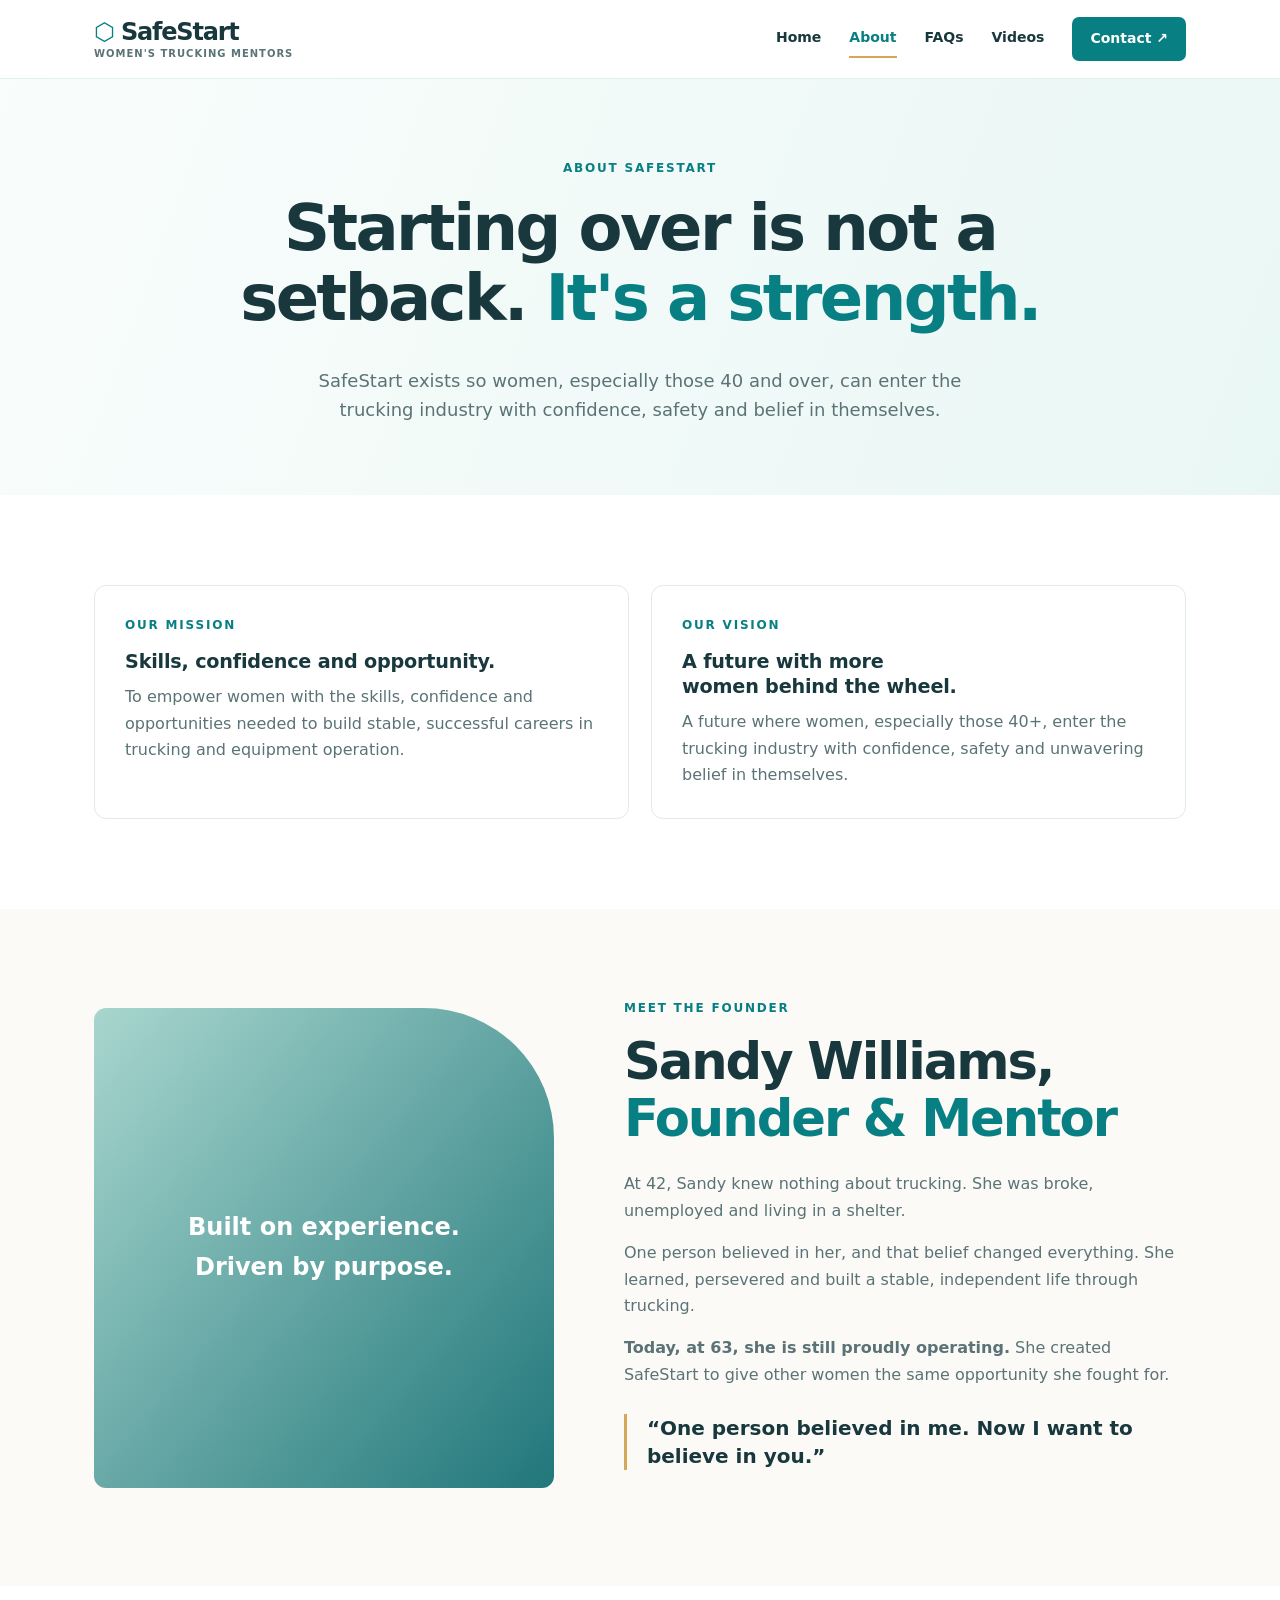
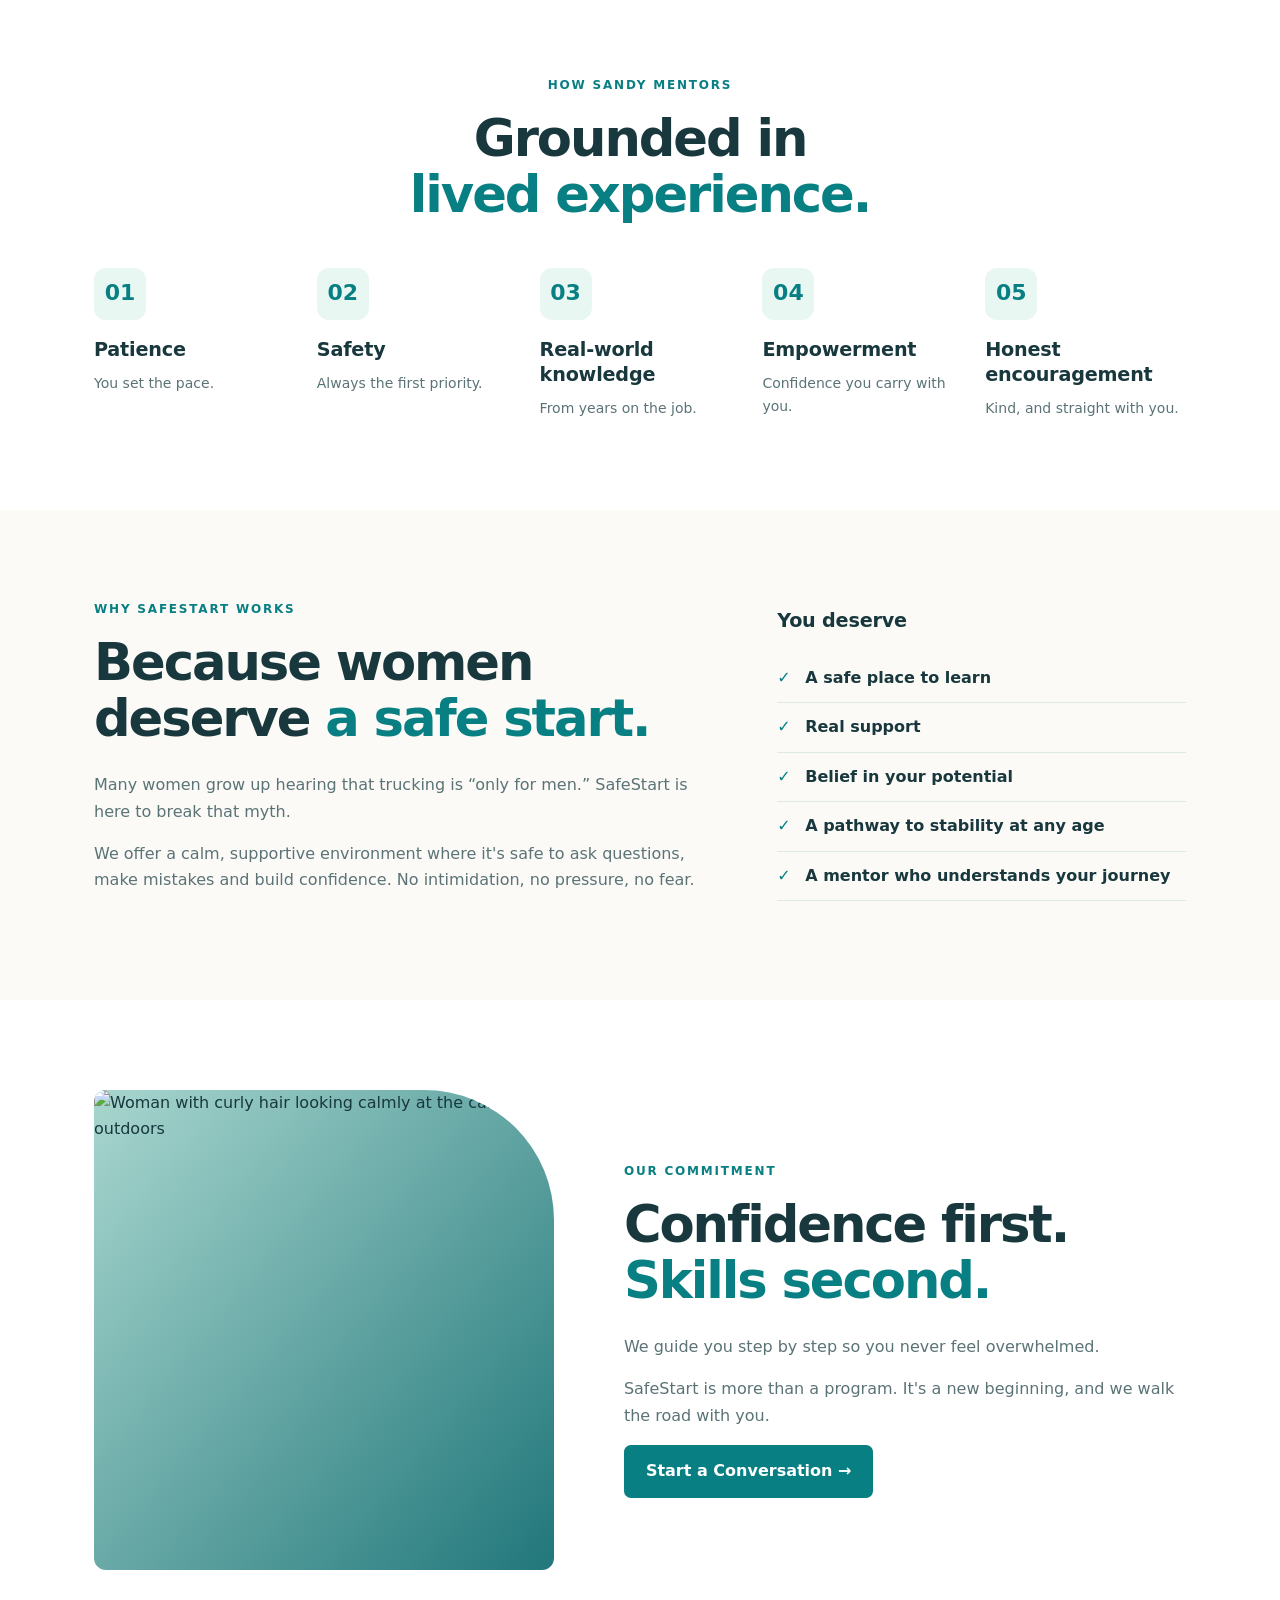
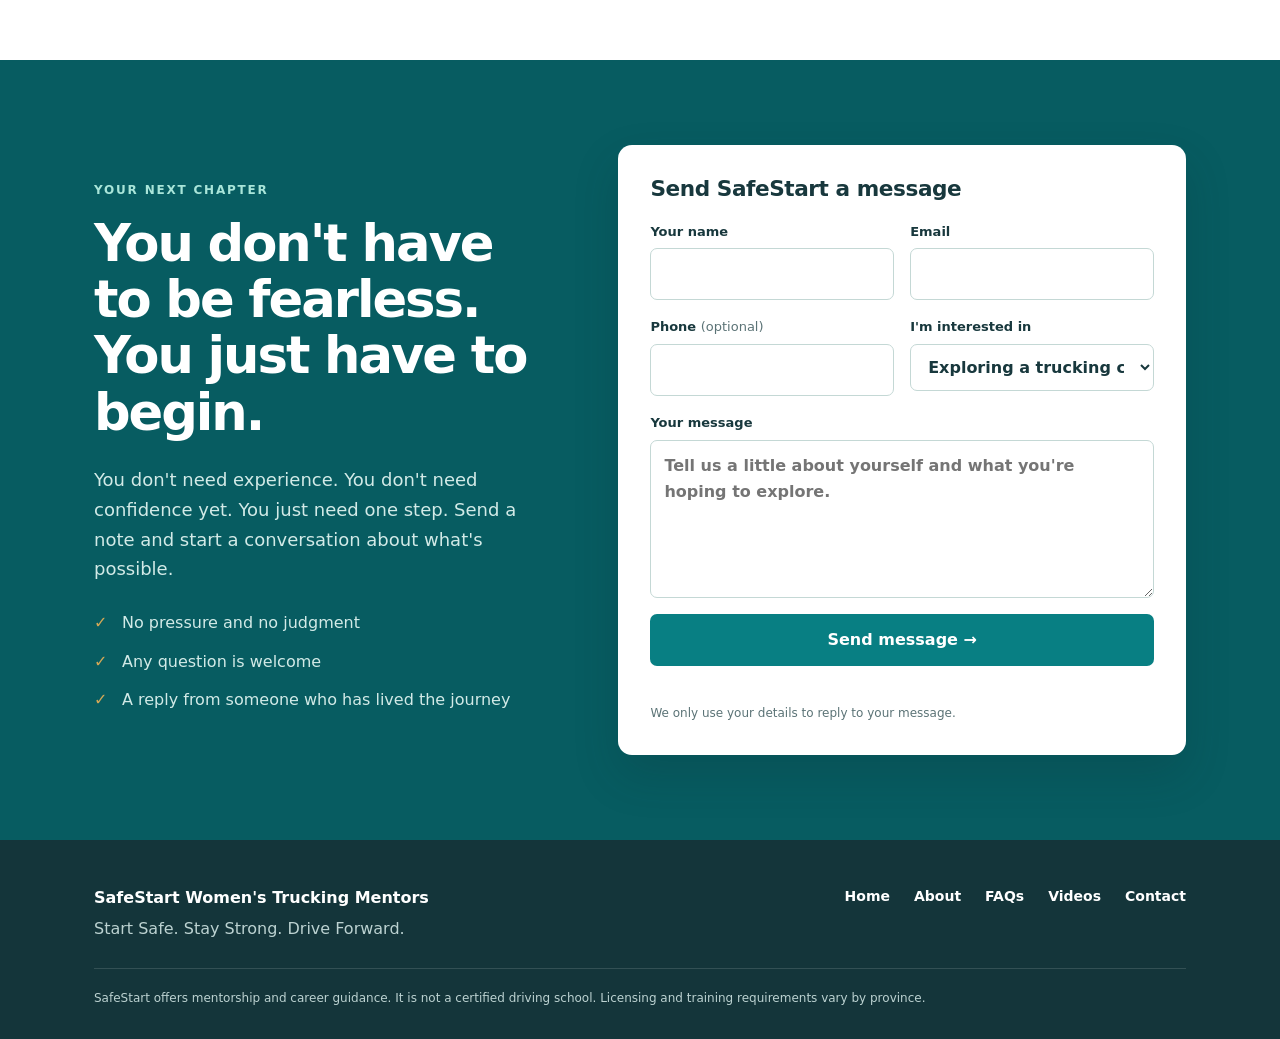
==== about.html @ 6b970561 "Add files via upload" ====
<!doctype html>
<html lang="en">
<head>
<meta charset="utf-8">
<meta name="viewport" content="width=device-width,initial-scale=1">
<title>About SafeStart | Women's Trucking Mentors</title>
<meta name="description" content="The mission, vision and founder story behind SafeStart Women's Trucking Mentors.">
<link rel="stylesheet" href="styles.css">
</head>
<body>
<a class="skip" href="#main">Skip to content</a>
<header class="header">
  <div class="wrap nav">
    <a class="brand" href="index.html"><span class="hex">⬡</span> SafeStart<small>Women's Trucking Mentors</small></a>
    <button class="menu" id="menu" aria-label="Toggle navigation" aria-expanded="false" aria-controls="links">☰</button>
    <nav class="links" id="links" aria-label="Main">
      <a href="index.html">Home</a><a href="about.html" class="active" aria-current="page">About</a><a href="faqs.html">FAQs</a><a href="videos.html">Videos</a>
      <a class="btn" href="contact.html">Contact ↗</a>
    </nav>
  </div>
</header>
<main id="main">
  <section class="page-hero"><div class="wrap reveal">
    <span class="eyebrow">About SafeStart</span>
    <h1>Starting over is not a setback. <span class="accent">It's a strength.</span></h1>
    <p>SafeStart exists so women, especially those 40 and over, can enter the trucking industry with confidence, safety and belief in themselves.</p>
  </div></section>
<section class="section"><div class="wrap">
    <div class="duo">
      <article class="card reveal"><span class="eyebrow">Our mission</span><h2 class="h3">Skills, confidence and opportunity.</h2><p>To empower women with the skills, confidence and opportunities needed to build stable, successful careers in trucking and equipment operation.</p></article>
      <article class="card reveal"><span class="eyebrow">Our vision</span><h2 class="h3">A future with more women behind the wheel.</h2><p>A future where women, especially those 40+, enter the trucking industry with confidence, safety and unwavering belief in themselves.</p></article>
    </div>
  </div></section>

  <section class="section soft"><div class="wrap story">
    <div class="photo story-photo reveal"><div class="fallback">Built on experience.<br>Driven by purpose.</div><img src="https://images.unsplash.com/photo-1501706362039-c6e80948f16f?auto=format&fit=crop&w=1000&q=85" alt="Open road symbolizing a new beginning" loading="lazy" onerror="this.style.display='none'"></div>
    <div class="reveal">
      <span class="eyebrow">Meet the founder</span>
      <h2>Sandy Williams, <span class="accent">Founder &amp; Mentor</span></h2>
      <p>At 42, Sandy knew nothing about trucking. She was broke, unemployed and living in a shelter.</p>
      <p>One person believed in her, and that belief changed everything. She learned, persevered and built a stable, independent life through trucking.</p>
      <p><strong>Today, at 63, she is still proudly operating.</strong> She created SafeStart to give other women the same opportunity she fought for.</p>
      <blockquote>“One person believed in me. Now I want to believe in you.”</blockquote>
    </div>
  </div></section>

  <section class="section"><div class="wrap">
    <div class="intro reveal"><span class="eyebrow">How Sandy mentors</span><h2>Grounded in <span class="accent">lived experience.</span></h2></div>
    <div class="five">
      <div class="reveal"><div class="symbol">01</div><h3>Patience</h3><p>You set the pace.</p></div>
      <div class="reveal"><div class="symbol">02</div><h3>Safety</h3><p>Always the first priority.</p></div>
      <div class="reveal"><div class="symbol">03</div><h3>Real-world knowledge</h3><p>From years on the job.</p></div>
      <div class="reveal"><div class="symbol">04</div><h3>Empowerment</h3><p>Confidence you carry with you.</p></div>
      <div class="reveal"><div class="symbol">05</div><h3>Honest encouragement</h3><p>Kind, and straight with you.</p></div>
    </div>
  </div></section>

  <section class="section soft"><div class="wrap split">
    <div class="reveal">
      <span class="eyebrow">Why SafeStart works</span>
      <h2>Because women deserve <span class="accent">a safe start.</span></h2>
      <p>Many women grow up hearing that trucking is “only for men.” SafeStart is here to break that myth.</p>
      <p>We offer a calm, supportive environment where it's safe to ask questions, make mistakes and build confidence. No intimidation, no pressure, no fear.</p>
    </div>
    <div class="reveal">
      <h3>You deserve</h3>
      <ul class="ticks dark">
        <li>A safe place to learn</li>
        <li>Real support</li>
        <li>Belief in your potential</li>
        <li>A pathway to stability at any age</li>
        <li>A mentor who understands your journey</li>
      </ul>
    </div>
  </div></section>

  <section class="section"><div class="wrap story">
    <div class="photo story-photo reveal"><img src="images/confident-woman.jpg" alt="Woman with curly hair looking calmly at the camera outdoors" loading="lazy"></div>
    <div class="reveal">
      <span class="eyebrow">Our commitment</span>
      <h2>Confidence first. <span class="accent">Skills second.</span></h2>
      <p>We guide you step by step so you never feel overwhelmed.</p>
      <p>SafeStart is more than a program. It's a new beginning, and we walk the road with you.</p>
      <a class="btn" href="#contact">Start a Conversation →</a>
    </div>
  </div></section>

  <section id="contact" class="contact">
    <div class="wrap contact-grid">
      <div class="contact-copy reveal">
        <span class="eyebrow light">Your next chapter</span>
        <h2>You don't have to be fearless.<br>You just have to begin.</h2>
        <p>You don't need experience. You don't need confidence yet. You just need one step. Send a note and start a conversation about what's possible.</p>
        <ul class="ticks">
          <li>No pressure and no judgment</li>
          <li>Any question is welcome</li>
          <li>A reply from someone who has lived the journey</li>
        </ul>
      </div>
      <form class="form reveal" data-contact-form novalidate>
        <h2 class="form-title">Send SafeStart a message</h2>
        <div class="row">
          <label>Your name<input type="text" name="name" autocomplete="name" required></label>
          <label>Email<input type="email" name="email" autocomplete="email" required></label>
        </div>
        <div class="row">
          <label>Phone <span class="opt">(optional)</span><input type="tel" name="phone" autocomplete="tel"></label>
          <label>I'm interested in
            <select name="interest">
              <option>Exploring a trucking career</option>
              <option>Class 1 / AZ licensing questions</option>
              <option>Heavy equipment operation</option>
              <option>Mentorship and confidence</option>
              <option>Something else</option>
            </select>
          </label>
        </div>
        <label>Your message<textarea name="message" rows="5" required placeholder="Tell us a little about yourself and what you're hoping to explore."></textarea></label>
        <input type="text" name="_gotcha" class="hp" tabindex="-1" autocomplete="off" aria-hidden="true">
        <input type="hidden" name="page" value="About">
        <button class="btn" type="submit">Send message →</button>
        <p class="form-status" role="status" aria-live="polite"></p>
        <p class="form-note">We only use your details to reply to your message.</p>
      </form>
    </div>
  </section>
</main>
<footer class="footer">
  <div class="wrap foot-grid">
    <div>
      <strong class="foot-brand">SafeStart Women's Trucking Mentors</strong>
      <p>Start Safe. Stay Strong. Drive Forward.</p>
    </div>
    <nav class="foot-links" aria-label="Footer">
      <a href="index.html">Home</a><a href="about.html">About</a><a href="faqs.html">FAQs</a><a href="videos.html">Videos</a><a href="contact.html">Contact</a>
    </nav>
  </div>
  <div class="wrap"><p class="small">SafeStart offers mentorship and career guidance. It is not a certified driving school. Licensing and training requirements vary by province.</p></div>
</footer>
<script src="script.js"></script>
</body>
</html>
---- styles.css ----
/* SafeStart Women's Trucking Mentors — shared styles for every page */
:root{--t:#087f83;--t2:#075c61;--d:#18383d;--m:#5b7376;--gold:#d4a857;--line:#dce9e6;--soft:#fbfaf7;--tint:#e9f7f3}
*{box-sizing:border-box}
html{scroll-behavior:smooth}
body{margin:0;font:16px/1.65 system-ui,-apple-system,"Segoe UI",Roboto,sans-serif;color:var(--d);background:#fff}
p{color:var(--m);margin:0 0 1em}
h1,h2,h3{margin:0 0 .5em;text-wrap:balance}
h1,h2{line-height:1.1;letter-spacing:-.04em}
h1{font-size:clamp(2.5rem,6vw,5rem)}
h2{font-size:clamp(1.9rem,4vw,3.2rem)}
h3,.h3{font-size:1.2rem;line-height:1.3;letter-spacing:-.01em}
a{text-decoration:none;color:inherit}
img{max-width:100%}
.wrap{max-width:1140px;margin:auto;padding:0 24px}
.narrow{max-width:820px}
.accent{color:var(--t)}
.eyebrow{display:block;margin-bottom:14px;color:var(--t);font-size:12px;font-weight:800;text-transform:uppercase;letter-spacing:.15em}
.eyebrow.light{color:#a9e5d9}
.skip{position:absolute;left:-999px;top:0;background:#fff;padding:10px 16px;z-index:20}
.skip:focus{left:8px;top:8px}
:focus-visible{outline:3px solid var(--gold);outline-offset:2px}

/* Buttons */
.btn{display:inline-block;background:var(--t);color:#fff;padding:13px 22px;border:0;border-radius:7px;font:inherit;font-weight:700;cursor:pointer;transition:transform .25s,box-shadow .25s}
.btn:hover{transform:translateY(-3px);box-shadow:0 10px 25px #087f8333}
.btn.outline{background:#fff;color:var(--d);border:1px solid #c4d8d5}

/* Header */
.header{position:sticky;top:0;background:#ffffffee;backdrop-filter:blur(14px);z-index:10;border-bottom:1px solid #e3efec}
.nav{height:78px;display:flex;justify-content:space-between;align-items:center}
.brand{font-size:24px;font-weight:850;letter-spacing:-.05em;line-height:1.1}
.brand .hex{color:var(--t)}
.brand small{display:block;margin-top:4px;font-size:10px;letter-spacing:.1em;text-transform:uppercase;color:var(--m);line-height:1}
.links{display:flex;align-items:center;gap:28px;font-size:14px;font-weight:700}
.links a:not(.btn){padding:6px 0;border-bottom:2px solid transparent}
.links a:not(.btn):hover{color:var(--t)}
.links a.active{color:var(--t);border-bottom-color:var(--gold)}
.links .btn{padding:10px 18px}
.links .btn.current{background:var(--t2)}
.menu{display:none;background:none;border:0;font-size:25px;color:var(--d);cursor:pointer;padding:6px 10px}

/* Hero */
.hero{background:linear-gradient(110deg,#f9fdfc,#e9f7f4)}
.hero-grid{min-height:600px;display:grid;grid-template-columns:1fr 1fr;align-items:center;gap:60px;padding-top:65px;padding-bottom:65px}
.hero p{font-size:18px}
.actions{display:flex;flex-wrap:wrap;gap:12px;margin-top:30px}
.photo{height:480px;position:relative;overflow:hidden;background:linear-gradient(130deg,#a8d6ce,#21777b);border-radius:12px}
.hero-photo{border-radius:140px 12px 12px 12px}
.story-photo{border-radius:12px 130px 12px 12px}
.photo img{position:relative;z-index:1;width:100%;height:100%;object-fit:cover;display:block}
.fallback{position:absolute;inset:0;display:grid;place-items:center;text-align:center;color:#fff;font-size:24px;font-weight:750}
.page-hero{background:linear-gradient(110deg,#f9fdfc,#e9f7f4);padding:80px 0 70px;text-align:center}
.page-hero h1{font-size:clamp(2.2rem,5vw,4rem);max-width:900px;margin-inline:auto}
.page-hero p{font-size:18px;max-width:680px;margin:18px auto 0}

.strip{background:var(--t2);color:#fff}
.strip .wrap{display:flex;justify-content:space-between;gap:10px 24px;flex-wrap:wrap;padding-top:18px;padding-bottom:18px;font-size:13px;font-weight:700}

/* Sections */
.section{padding:90px 0}
.soft{background:var(--soft)}
.intro{text-align:center;max-width:720px;margin:0 auto 45px}
.intro:last-child{margin-bottom:0}
.intro p{font-size:18px}
.fine{text-align:center;font-size:13px;margin:28px 0 0}
.fine.left{text-align:left}
.values{display:grid;grid-template-columns:1fr 1fr;gap:20px 40px}
.values p,.card p,.steps p,.five p{font-size:14px;margin:0}
.cards,.steps{display:grid;grid-template-columns:repeat(3,1fr);gap:22px}
.duo{display:grid;grid-template-columns:1fr 1fr;gap:22px}
.five{display:grid;grid-template-columns:repeat(5,1fr);gap:22px}
.card{background:#fff;padding:30px;border:1px solid #e0eae8;border-radius:12px;transition:transform .25s,box-shadow .25s}
.card:hover{transform:translateY(-5px);box-shadow:0 15px 30px #174d4d1b}
.duo .card p{font-size:16px}
.symbol{width:52px;height:52px;margin-bottom:18px;border-radius:12px;background:var(--tint);color:var(--t);display:grid;place-items:center;font-size:22px;font-weight:800}
.list{margin:0;padding-left:18px;color:var(--m);font-size:14px}
.list li{margin-bottom:6px}
.pills{display:flex;flex-wrap:wrap;justify-content:center;gap:12px}
.pills span{background:var(--tint);color:var(--t2);font-weight:700;font-size:15px;padding:12px 20px;border-radius:999px}
.story{display:grid;grid-template-columns:.9fr 1.1fr;gap:70px;align-items:center}
.split{display:grid;grid-template-columns:1.2fr .8fr;gap:70px;align-items:center}
blockquote{border-left:3px solid var(--gold);padding-left:20px;margin:26px 0;font-weight:750;font-size:20px;line-height:1.4}
blockquote cite{display:block;margin-top:8px;font-size:13px;font-style:normal;font-weight:600;color:var(--m)}
.ticks{list-style:none;margin:20px 0 0;padding:0}
.ticks li{position:relative;padding:6px 0 6px 28px;color:#d2eae7}
.ticks li::before{content:"✓";position:absolute;left:0;color:var(--gold);font-weight:800}
.ticks.dark li{color:var(--d);font-weight:600;border-bottom:1px solid var(--line);padding-block:11px}
.ticks.dark li::before{color:var(--t)}

/* FAQ */
.faq details{border-bottom:1px solid var(--line)}
.faq summary{position:relative;list-style:none;font-weight:750;font-size:17px;cursor:pointer;padding:20px 40px 20px 0}
.faq summary::-webkit-details-marker{display:none}
.faq summary::after{content:"+";position:absolute;right:4px;top:14px;font-size:26px;font-weight:400;color:var(--t)}
.faq details[open] summary::after{content:"–"}
.faq details p{margin:0;padding:0 40px 22px 0}

/* Videos */
.video-grid{display:grid;grid-template-columns:repeat(3,1fr);gap:26px}
.video-card h3{margin:16px 0 4px}
.video-card p{font-size:14px;margin:0}
.thumb{position:relative;aspect-ratio:16/9;border-radius:12px;overflow:hidden;background:linear-gradient(130deg,#a8d6ce,#21777b);display:grid;place-items:center}
.thumb iframe{position:absolute;inset:0;width:100%;height:100%;border:0}
.play{width:58px;height:58px;border-radius:50%;background:#ffffffe6;color:var(--t2);display:grid;place-items:center;font-size:20px;padding-left:4px}
.soon{position:absolute;left:12px;top:12px;background:#14353acc;color:#fff;font-size:11px;font-weight:800;letter-spacing:.08em;text-transform:uppercase;padding:5px 10px;border-radius:999px}

/* Contact form */
.contact{background:var(--t2);color:#fff;padding:85px 0}
.contact h2{color:#fff}
.contact-copy p{color:#d2eae7;font-size:18px}
.contact-grid{display:grid;grid-template-columns:.9fr 1.1fr;gap:60px;align-items:center}
.contact-grid.single{display:block}
.contact.contact-plain{background:none;color:inherit;padding:0}
.contact-plain .wrap{padding:0}
.form{background:#fff;color:var(--d);border-radius:14px;padding:32px;box-shadow:0 20px 45px #0a2f3233}
.contact-plain .form{border:1px solid #e0eae8;box-shadow:0 15px 30px #174d4d14}
.form-title{font-size:1.35rem;letter-spacing:-.02em;color:var(--d);margin-bottom:20px}
.contact .form-title{color:var(--d)}
.form .row{display:grid;grid-template-columns:1fr 1fr;gap:16px}
.form label{display:block;margin-bottom:16px;font-size:13px;font-weight:700}
.form .opt{font-weight:500;color:var(--m)}
.form input,.form select,.form textarea{display:block;width:100%;margin-top:6px;padding:12px 13px;border:1px solid #c4d8d5;border-radius:7px;background:#fff;color:var(--d);font:inherit;font-size:16px}
.form textarea{resize:vertical;min-height:120px}
.form input:focus,.form select:focus,.form textarea:focus{outline:none;border-color:var(--t);box-shadow:0 0 0 3px #087f8326}
.form .invalid{border-color:#b3412f}
.form .hp{position:absolute;left:-9999px;width:1px;height:1px;opacity:0}
.form .btn{width:100%;text-align:center}
.form-status{margin:14px 0 0;font-size:14px;font-weight:700;color:var(--t2);min-height:1.4em}
.form-status.error{color:#b3412f}
.form-note{margin:4px 0 0;font-size:12px}
.contact-layout{display:grid;grid-template-columns:.8fr 1.2fr;gap:60px;align-items:start}
.next{margin:0 0 34px;padding-left:20px;color:var(--m)}
.next li{margin-bottom:12px}
.next strong{color:var(--d)}

/* Footer */
.footer{background:#14353a;color:#fff;padding:45px 0 30px}
.footer p{color:#bcd2d1;margin:4px 0 0}
.foot-grid{display:flex;justify-content:space-between;align-items:flex-start;gap:30px;flex-wrap:wrap;margin-bottom:26px}
.foot-links{display:flex;flex-wrap:wrap;gap:8px 24px;font-size:14px;font-weight:700}
.foot-links a:hover{color:#a9e5d9}
.footer .small{font-size:12px;border-top:1px solid #ffffff22;padding-top:20px}

/* Motion */
.js .reveal{opacity:0;transform:translateY(25px);transition:opacity .7s,transform .7s}
.js .reveal.visible{opacity:1;transform:none}

@media(max-width:980px){
  .five{grid-template-columns:repeat(3,1fr)}
  .video-grid{grid-template-columns:1fr 1fr}
}
@media(max-width:780px){
  .menu{display:block}
  .links{display:none;position:absolute;top:78px;left:0;right:0;background:#fff;flex-direction:column;align-items:stretch;gap:6px;padding:18px 24px 24px;box-shadow:0 12px 20px #17383d20}
  .links.open{display:flex}
  .links a:not(.btn){padding:12px 0;border-bottom:1px solid var(--line)}
  .links .btn{text-align:center;margin-top:10px}
  .hero-grid,.story,.split,.contact-grid,.contact-layout{grid-template-columns:1fr;gap:35px}
  .hero-grid{min-height:0}
  .photo{height:340px}
  .section{padding:65px 0}
  .contact{padding:65px 0}
  .page-hero{padding:55px 0 50px}
  .cards,.steps,.values,.duo,.five,.video-grid{grid-template-columns:1fr}
  .form{padding:24px}
  .form .row{grid-template-columns:1fr;gap:0}
  .strip .wrap{justify-content:flex-start}
}
@media(prefers-reduced-motion:reduce){
  html{scroll-behavior:auto}
  .js .reveal{opacity:1;transform:none}
  *{transition:none!important}
}

/* Photos added in version 3 */
.photo.tall{height:100%;min-height:440px}
.photo.tall img{object-position:35% center}
.photo.banner{height:auto;aspect-ratio:21/9;margin-bottom:34px}
.photo.banner img{object-position:center 30%}
.photo.portrait{height:auto;aspect-ratio:4/5}
.photo.aside-photo{height:auto;aspect-ratio:3/2;margin-bottom:30px}
.with-photo{display:grid;grid-template-columns:.9fr 1.1fr;gap:60px;align-items:stretch}
.values.stack{grid-template-columns:1fr;align-content:center;gap:26px}
.faq-layout{display:grid;grid-template-columns:.75fr 1.25fr;gap:60px;align-items:start}
.faq-side{position:sticky;top:110px}
@media(max-width:780px){
  .with-photo,.faq-layout{grid-template-columns:1fr;gap:35px}
  .photo.tall{min-height:0;height:340px}
  .photo.banner{aspect-ratio:3/2}
  .faq-side{position:static}
  .photo.portrait{aspect-ratio:4/3}
  .photo.portrait img{object-position:center 25%}
}
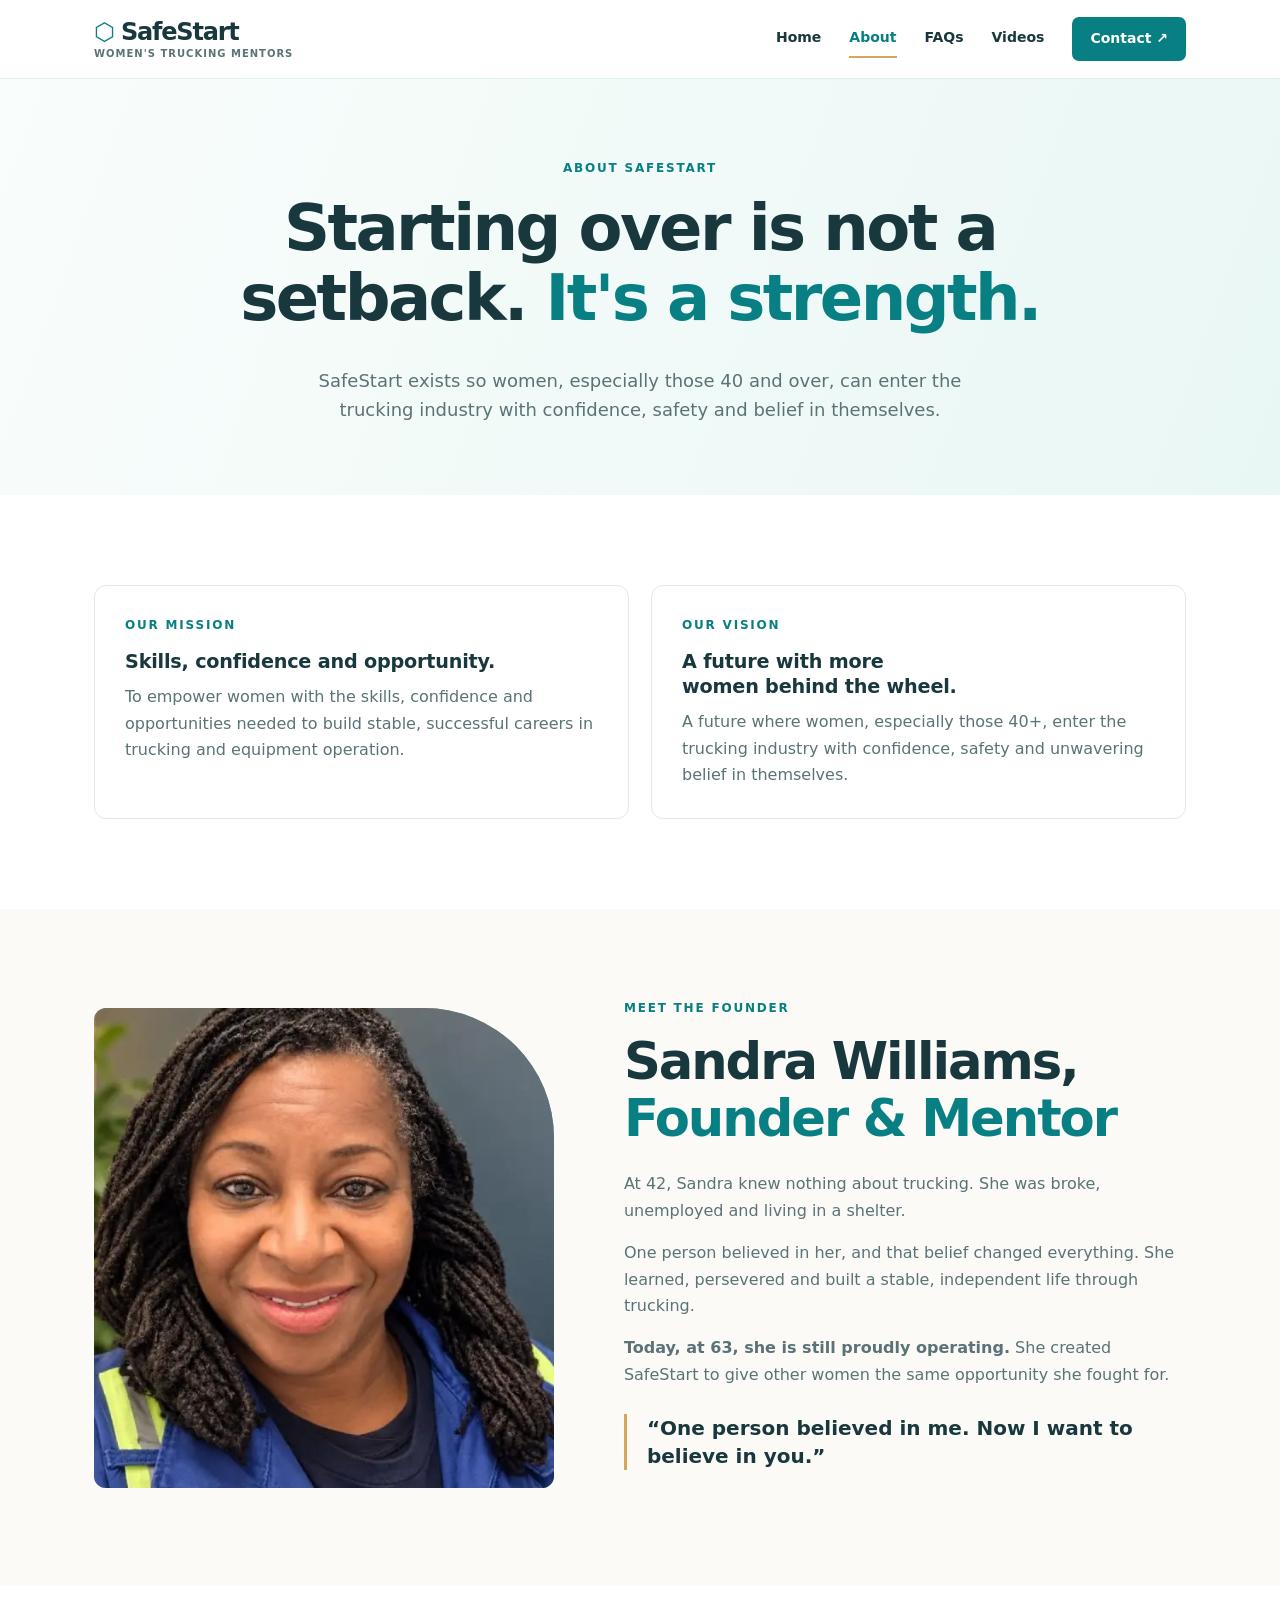
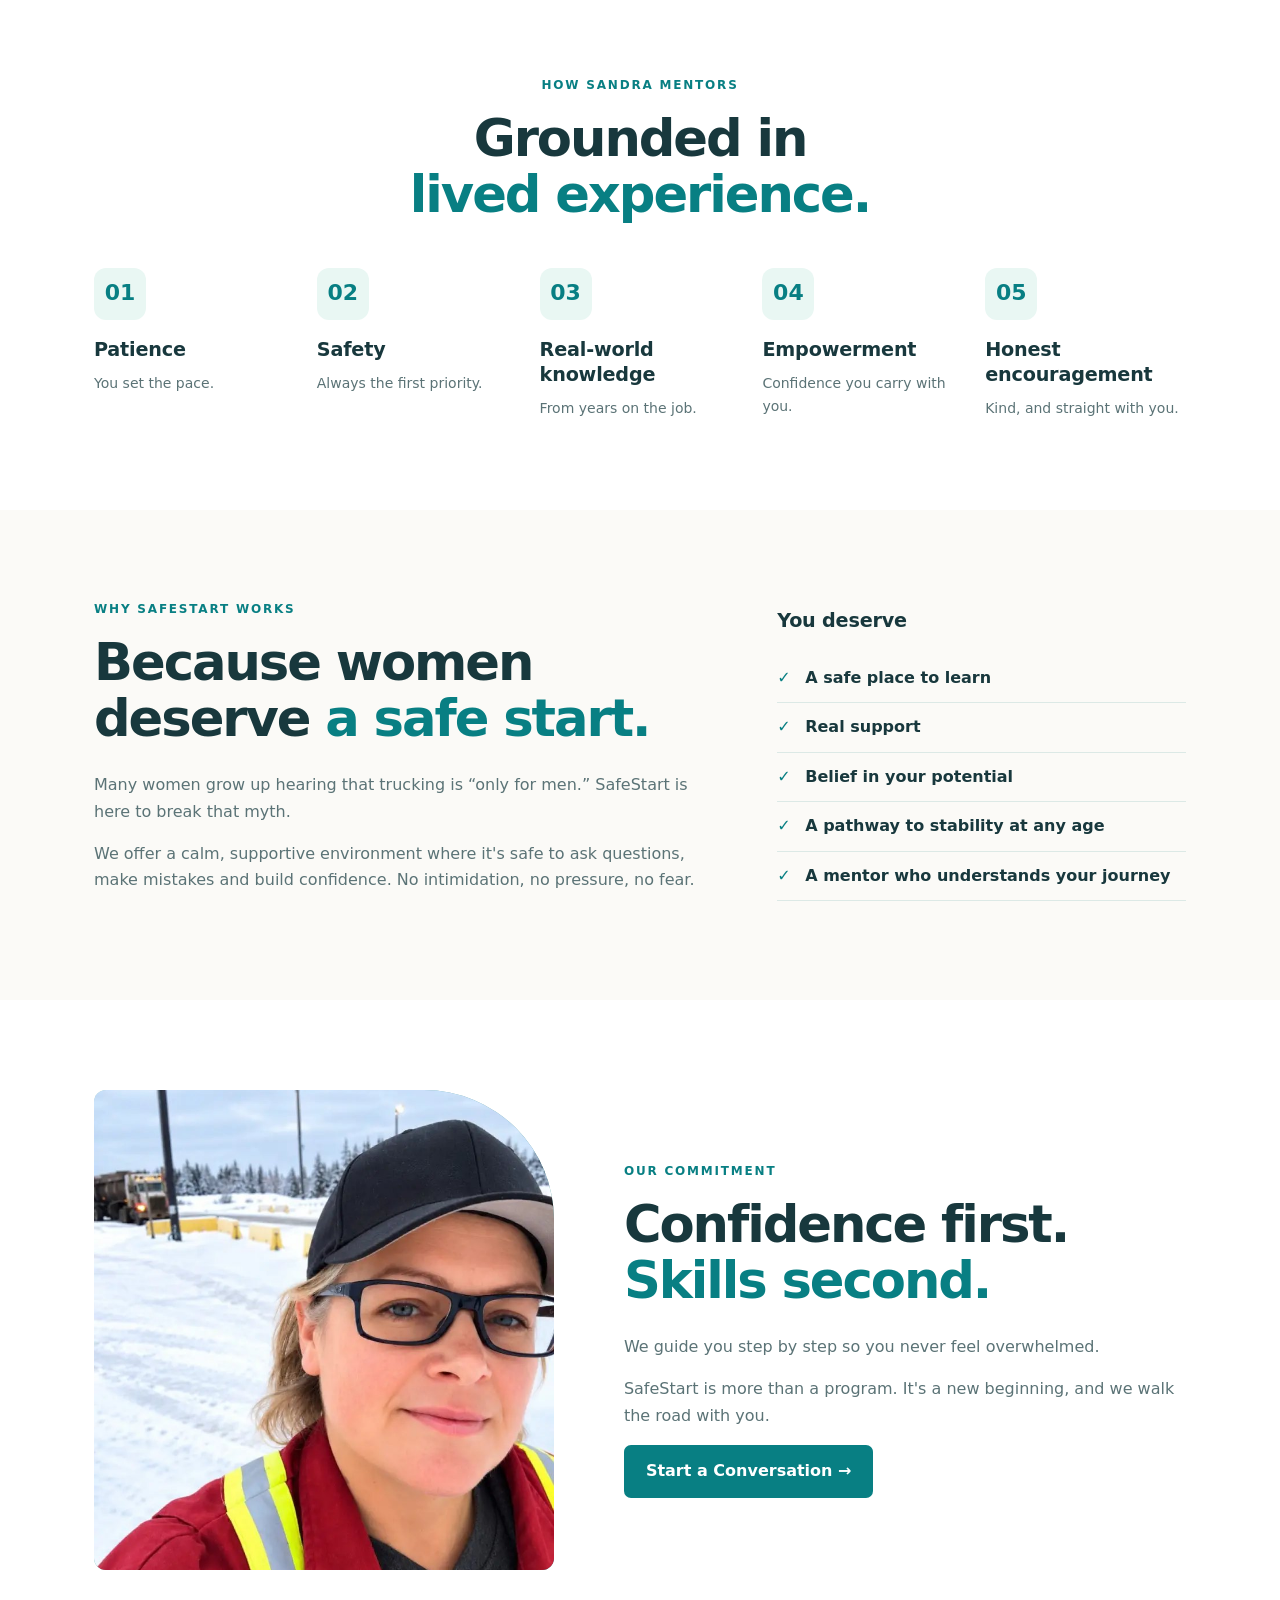
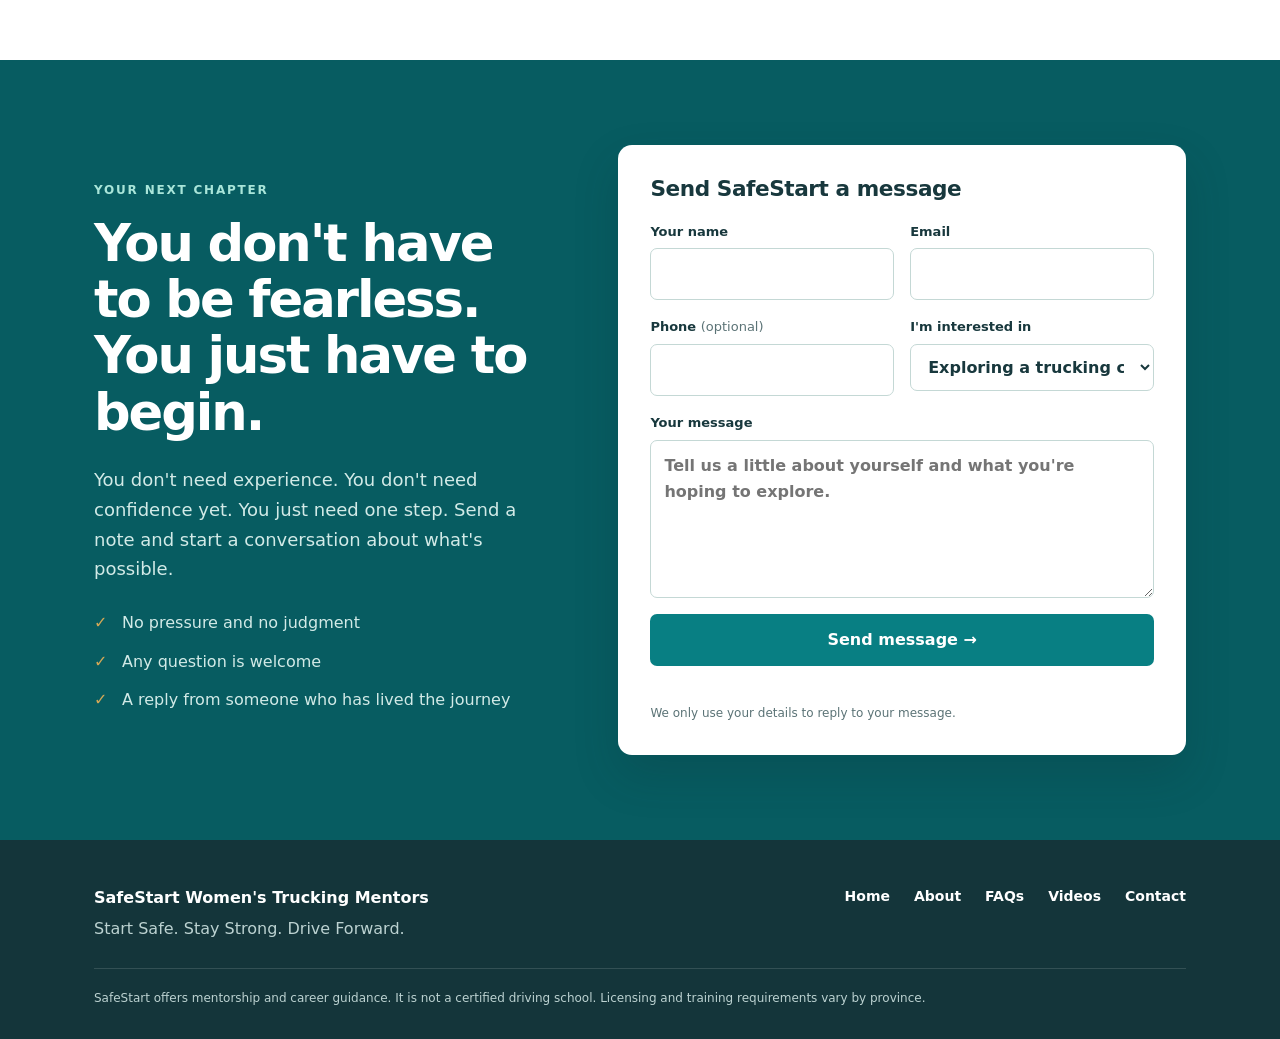
==== commit d4aac9c4: "Add files via upload" ====
--- a/about.html
+++ b/about.html
@@ -33,11 +33,11 @@
   </div></section>
 
   <section class="section soft"><div class="wrap story">
-    <div class="photo story-photo reveal"><div class="fallback">Built on experience.<br>Driven by purpose.</div><img src="https://images.unsplash.com/photo-1501706362039-c6e80948f16f?auto=format&fit=crop&w=1000&q=85" alt="Open road symbolizing a new beginning" loading="lazy" onerror="this.style.display='none'"></div>
+    <div class="photo story-photo founder reveal"><img src="images/sandra-founder.jpg" alt="Sandra Williams, founder of SafeStart, smiling in blue hi-vis work coveralls" loading="lazy"></div>
     <div class="reveal">
       <span class="eyebrow">Meet the founder</span>
-      <h2>Sandy Williams, <span class="accent">Founder &amp; Mentor</span></h2>
-      <p>At 42, Sandy knew nothing about trucking. She was broke, unemployed and living in a shelter.</p>
+      <h2>Sandra Williams, <span class="accent">Founder &amp; Mentor</span></h2>
+      <p>At 42, Sandra knew nothing about trucking. She was broke, unemployed and living in a shelter.</p>
       <p>One person believed in her, and that belief changed everything. She learned, persevered and built a stable, independent life through trucking.</p>
       <p><strong>Today, at 63, she is still proudly operating.</strong> She created SafeStart to give other women the same opportunity she fought for.</p>
       <blockquote>“One person believed in me. Now I want to believe in you.”</blockquote>
@@ -45,7 +45,7 @@
   </div></section>
 
   <section class="section"><div class="wrap">
-    <div class="intro reveal"><span class="eyebrow">How Sandy mentors</span><h2>Grounded in <span class="accent">lived experience.</span></h2></div>
+    <div class="intro reveal"><span class="eyebrow">How Sandra mentors</span><h2>Grounded in <span class="accent">lived experience.</span></h2></div>
     <div class="five">
       <div class="reveal"><div class="symbol">01</div><h3>Patience</h3><p>You set the pace.</p></div>
       <div class="reveal"><div class="symbol">02</div><h3>Safety</h3><p>Always the first priority.</p></div>
@@ -75,7 +75,7 @@
   </div></section>
 
   <section class="section"><div class="wrap story">
-    <div class="photo story-photo reveal"><img src="images/confident-woman.jpg" alt="Woman with curly hair looking calmly at the camera outdoors" loading="lazy"></div>
+    <div class="photo story-photo winter reveal"><img src="images/winter-driver.jpg" alt="Woman in a cap, glasses and red hi-vis coveralls standing in a snowy truck yard with a truck behind her" loading="lazy"></div>
     <div class="reveal">
       <span class="eyebrow">Our commitment</span>
       <h2>Confidence first. <span class="accent">Skills second.</span></h2>
--- a/styles.css
+++ b/styles.css
@@ -191,3 +191,13 @@
   .photo.portrait{aspect-ratio:4/3}
   .photo.portrait img{object-position:center 25%}
 }
+.form-status a{text-decoration:underline}
+.hero-photo img{object-position:62% center}
+.photo.tall.trucker img{object-position:center 30%}
+.story-photo.trucker img{object-position:center 28%}
+.photo.tall.miner img{object-position:48% center}
+.story-photo.founder img{object-position:center 22%}
+.story-photo.winter img{object-position:62% 45%}
+.photo.portrait.peace{aspect-ratio:1/1}
+.photo.portrait.peace img{object-position:40% bottom}
+@media(max-width:780px){.photo.portrait.peace{aspect-ratio:1/1}}
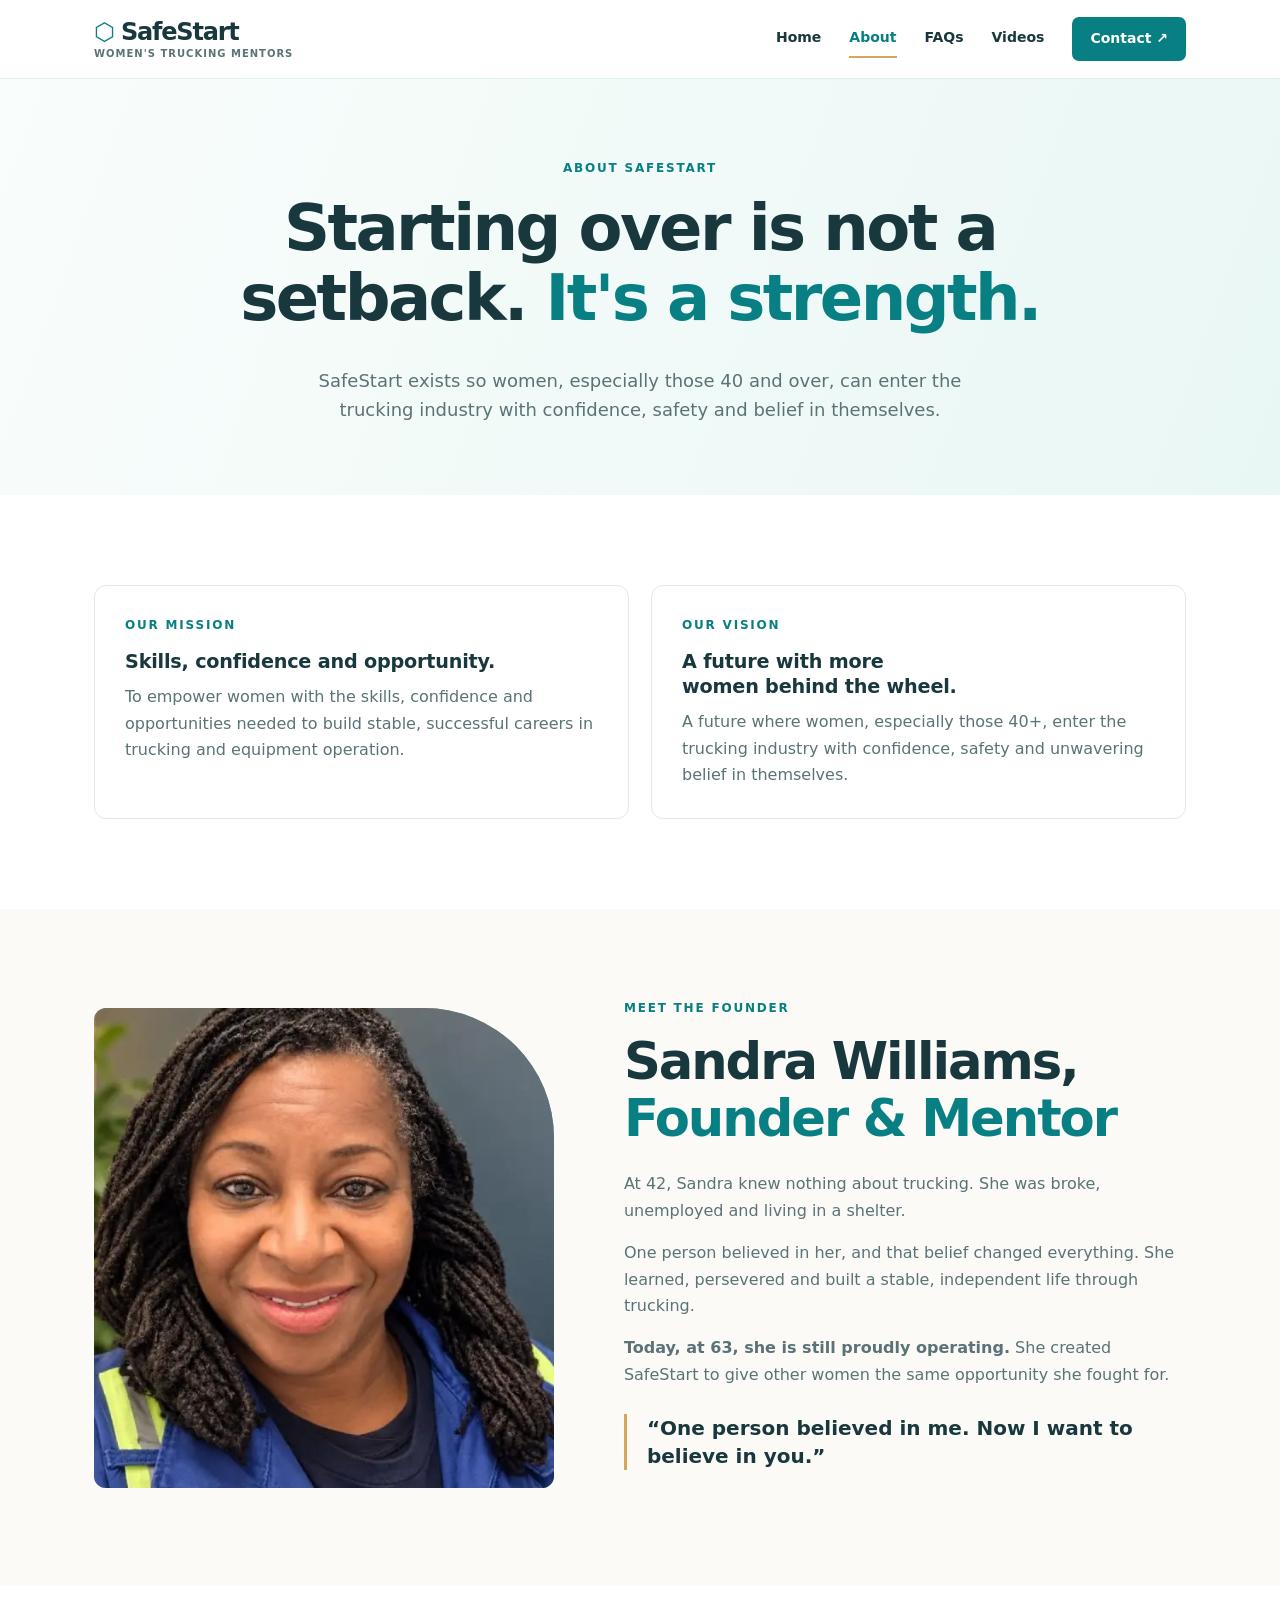
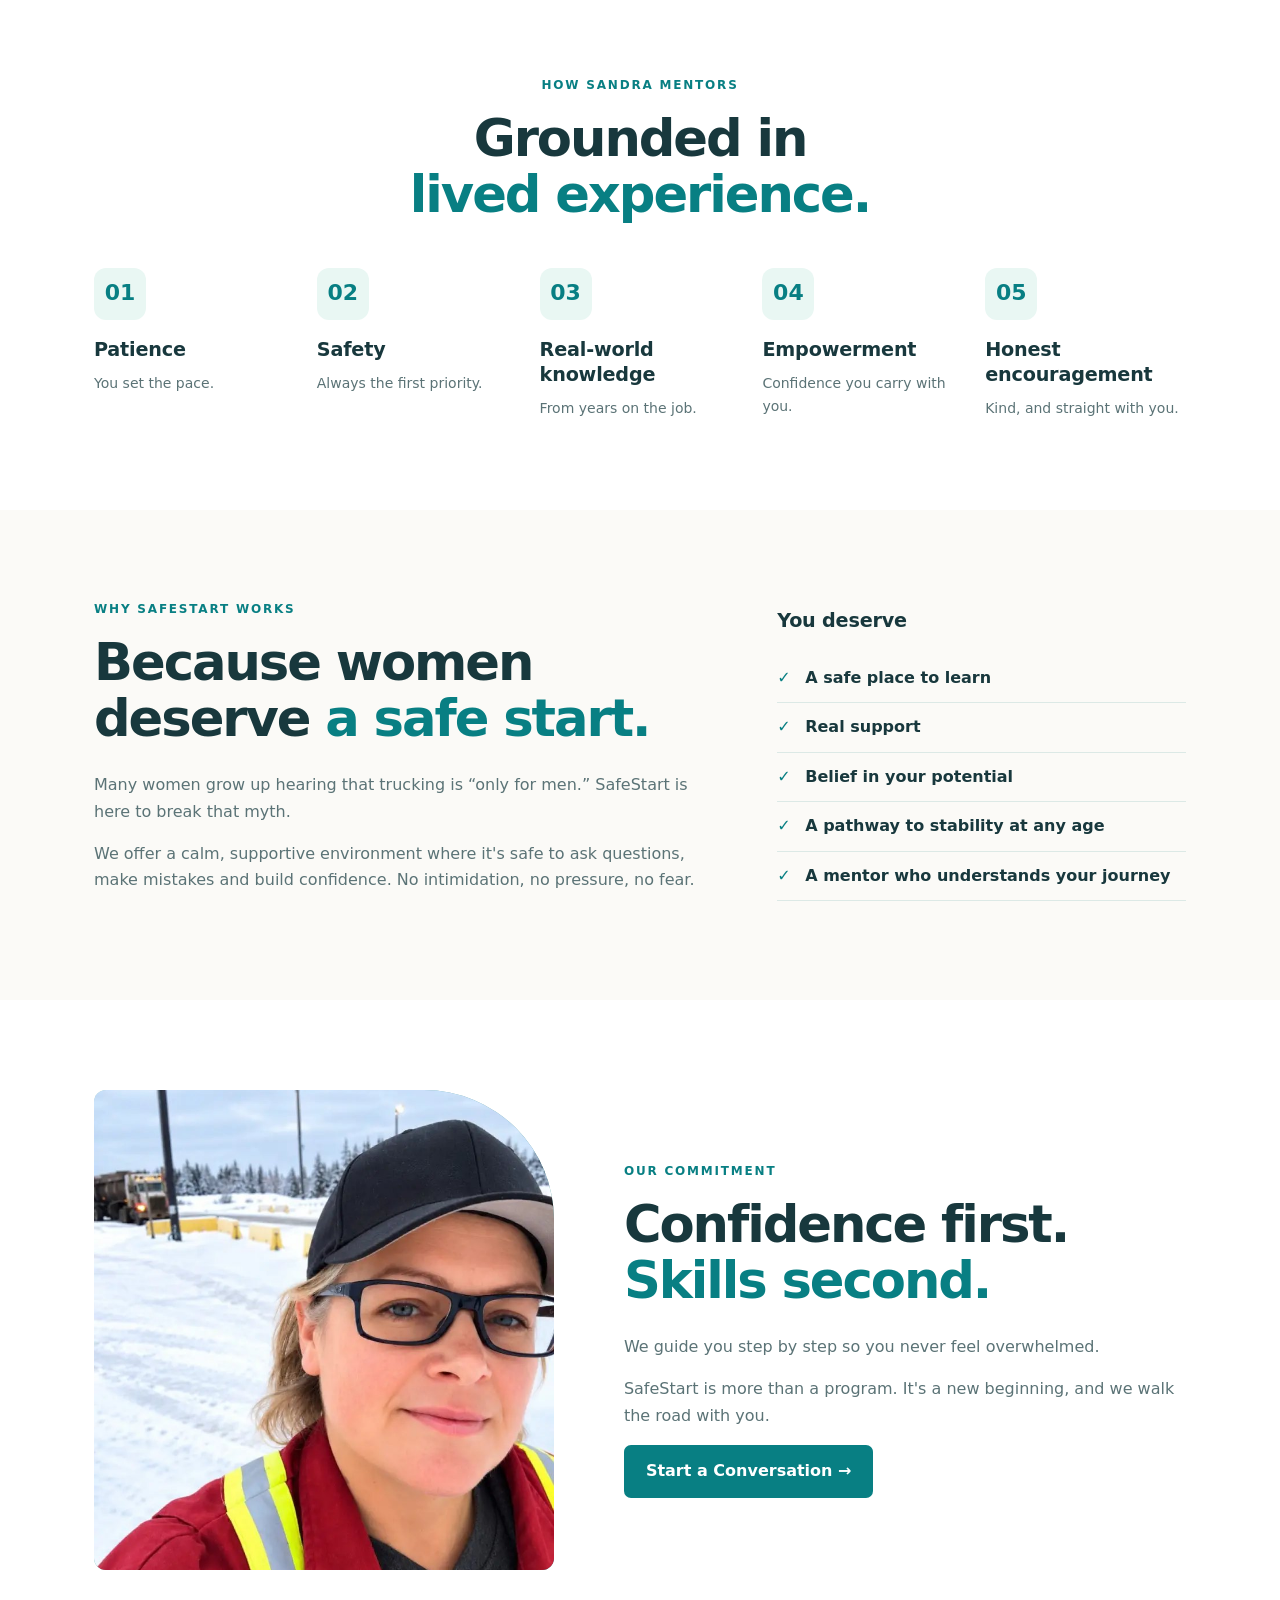
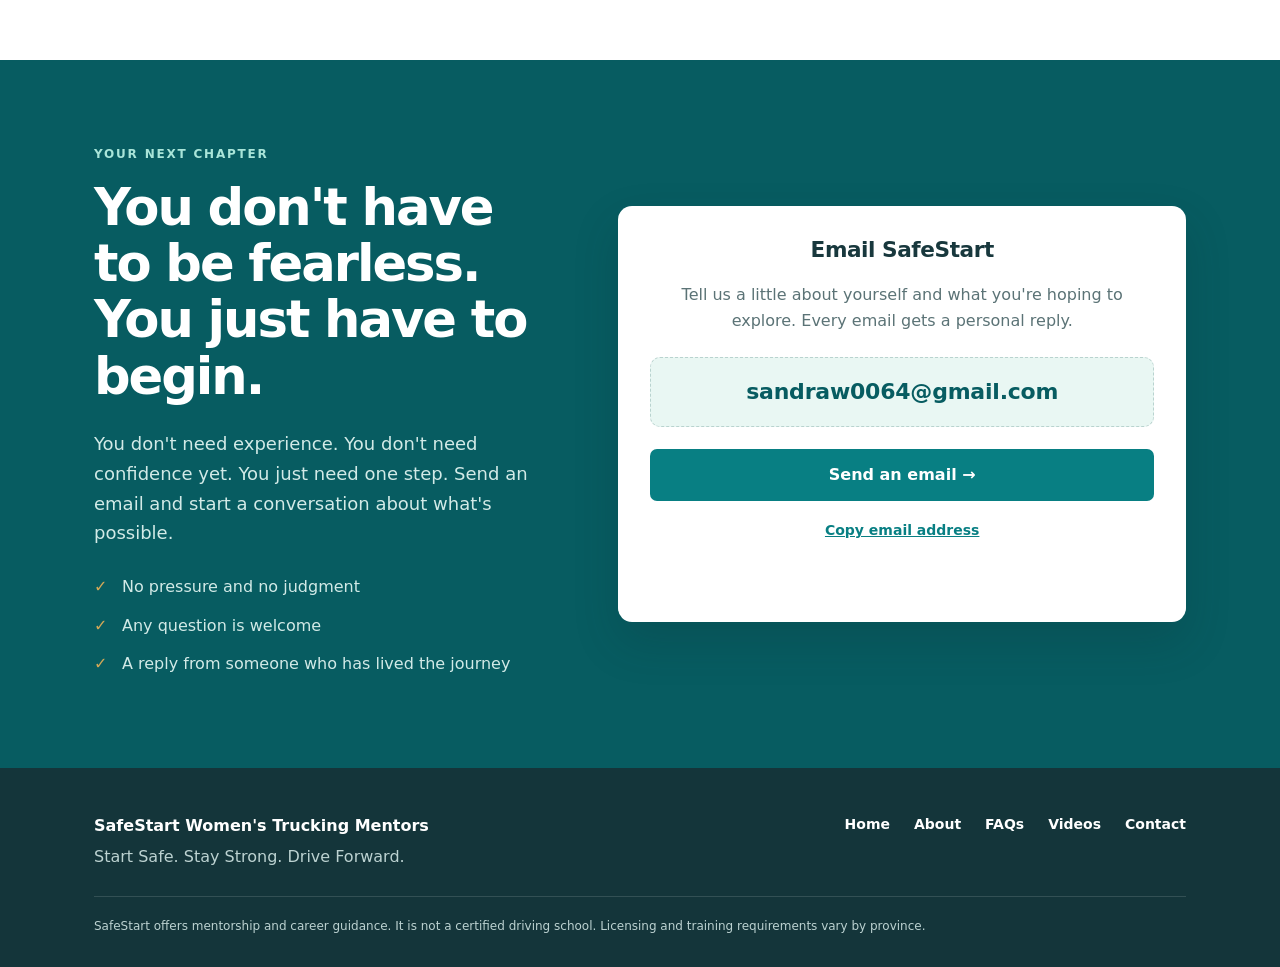
==== commit 94ecc98f: "Add files via upload" ====
--- a/about.html
+++ b/about.html
@@ -5,6 +5,21 @@
 <meta name="viewport" content="width=device-width,initial-scale=1">
 <title>About SafeStart | Women's Trucking Mentors</title>
 <meta name="description" content="The mission, vision and founder story behind SafeStart Women's Trucking Mentors.">
+<link rel="canonical" href="https://safestartmentors.com/about.html">
+<meta property="og:type" content="website">
+<meta property="og:site_name" content="SafeStart Women's Trucking Mentors">
+<meta property="og:title" content="About SafeStart | Women's Trucking Mentors">
+<meta property="og:description" content="The mission, vision and founder story behind SafeStart Women's Trucking Mentors.">
+<meta property="og:url" content="https://safestartmentors.com/about.html">
+<meta property="og:image" content="https://safestartmentors.com/images/og-image.jpg">
+<meta property="og:image:width" content="1200">
+<meta property="og:image:height" content="630">
+<meta property="og:image:alt" content="Sandra Williams, founder of SafeStart Women's Trucking Mentors, beside the words Take the wheel. Take back your life.">
+<meta property="og:locale" content="en_CA">
+<meta name="twitter:card" content="summary_large_image">
+<meta name="twitter:title" content="About SafeStart | Women's Trucking Mentors">
+<meta name="twitter:description" content="The mission, vision and founder story behind SafeStart Women's Trucking Mentors.">
+<meta name="twitter:image" content="https://safestartmentors.com/images/og-image.jpg">
 <link rel="stylesheet" href="styles.css">
 </head>
 <body>
@@ -90,38 +105,21 @@
       <div class="contact-copy reveal">
         <span class="eyebrow light">Your next chapter</span>
         <h2>You don't have to be fearless.<br>You just have to begin.</h2>
-        <p>You don't need experience. You don't need confidence yet. You just need one step. Send a note and start a conversation about what's possible.</p>
+        <p>You don't need experience. You don't need confidence yet. You just need one step. Send an email and start a conversation about what's possible.</p>
         <ul class="ticks">
           <li>No pressure and no judgment</li>
           <li>Any question is welcome</li>
           <li>A reply from someone who has lived the journey</li>
         </ul>
       </div>
-      <form class="form reveal" data-contact-form novalidate>
-        <h2 class="form-title">Send SafeStart a message</h2>
-        <div class="row">
-          <label>Your name<input type="text" name="name" autocomplete="name" required></label>
-          <label>Email<input type="email" name="email" autocomplete="email" required></label>
-        </div>
-        <div class="row">
-          <label>Phone <span class="opt">(optional)</span><input type="tel" name="phone" autocomplete="tel"></label>
-          <label>I'm interested in
-            <select name="interest">
-              <option>Exploring a trucking career</option>
-              <option>Class 1 / AZ licensing questions</option>
-              <option>Heavy equipment operation</option>
-              <option>Mentorship and confidence</option>
-              <option>Something else</option>
-            </select>
-          </label>
-        </div>
-        <label>Your message<textarea name="message" rows="5" required placeholder="Tell us a little about yourself and what you're hoping to explore."></textarea></label>
-        <input type="text" name="_gotcha" class="hp" tabindex="-1" autocomplete="off" aria-hidden="true">
-        <input type="hidden" name="page" value="About">
-        <button class="btn" type="submit">Send message →</button>
+      <div class="form email-card reveal">
+        <h2 class="form-title">Email SafeStart</h2>
+        <p>Tell us a little about yourself and what you're hoping to explore. Every email gets a personal reply.</p>
+        <a class="email-address" href="mailto:sandraw0064@gmail.com?subject=SafeStart%20enquiry">sandraw0064@gmail.com</a>
+        <a class="btn" href="mailto:sandraw0064@gmail.com?subject=SafeStart%20enquiry">Send an email →</a>
+        <button class="copy-btn" type="button" data-copy="sandraw0064@gmail.com">Copy email address</button>
         <p class="form-status" role="status" aria-live="polite"></p>
-        <p class="form-note">We only use your details to reply to your message.</p>
-      </form>
+      </div>
     </div>
   </section>
 </main>
--- a/styles.css
+++ b/styles.css
@@ -201,3 +201,14 @@
 .photo.portrait.peace{aspect-ratio:1/1}
 .photo.portrait.peace img{object-position:40% bottom}
 @media(max-width:780px){.photo.portrait.peace{aspect-ratio:1/1}}
+.photo.aside-photo.cab{aspect-ratio:1/1}
+.photo.aside-photo.cab img{object-position:center 35%}
+
+/* Email card (replaces the contact form) */
+.email-card{text-align:center}
+.email-card p{margin:0 0 22px}
+.email-address{display:block;margin:0 0 22px;padding:16px 12px;border:1px dashed #b9d3cf;border-radius:10px;background:var(--tint);color:var(--t2);font-size:clamp(17px,2.4vw,22px);font-weight:800;letter-spacing:-.01em;overflow-wrap:anywhere}
+.email-address:hover{background:#dff2ed}
+.email-card .btn{display:block;width:100%;text-align:center}
+.copy-btn{margin-top:12px;background:none;border:0;color:var(--t);font:inherit;font-size:14px;font-weight:700;text-decoration:underline;cursor:pointer;padding:6px}
+.contact-plain .email-card{max-width:520px}
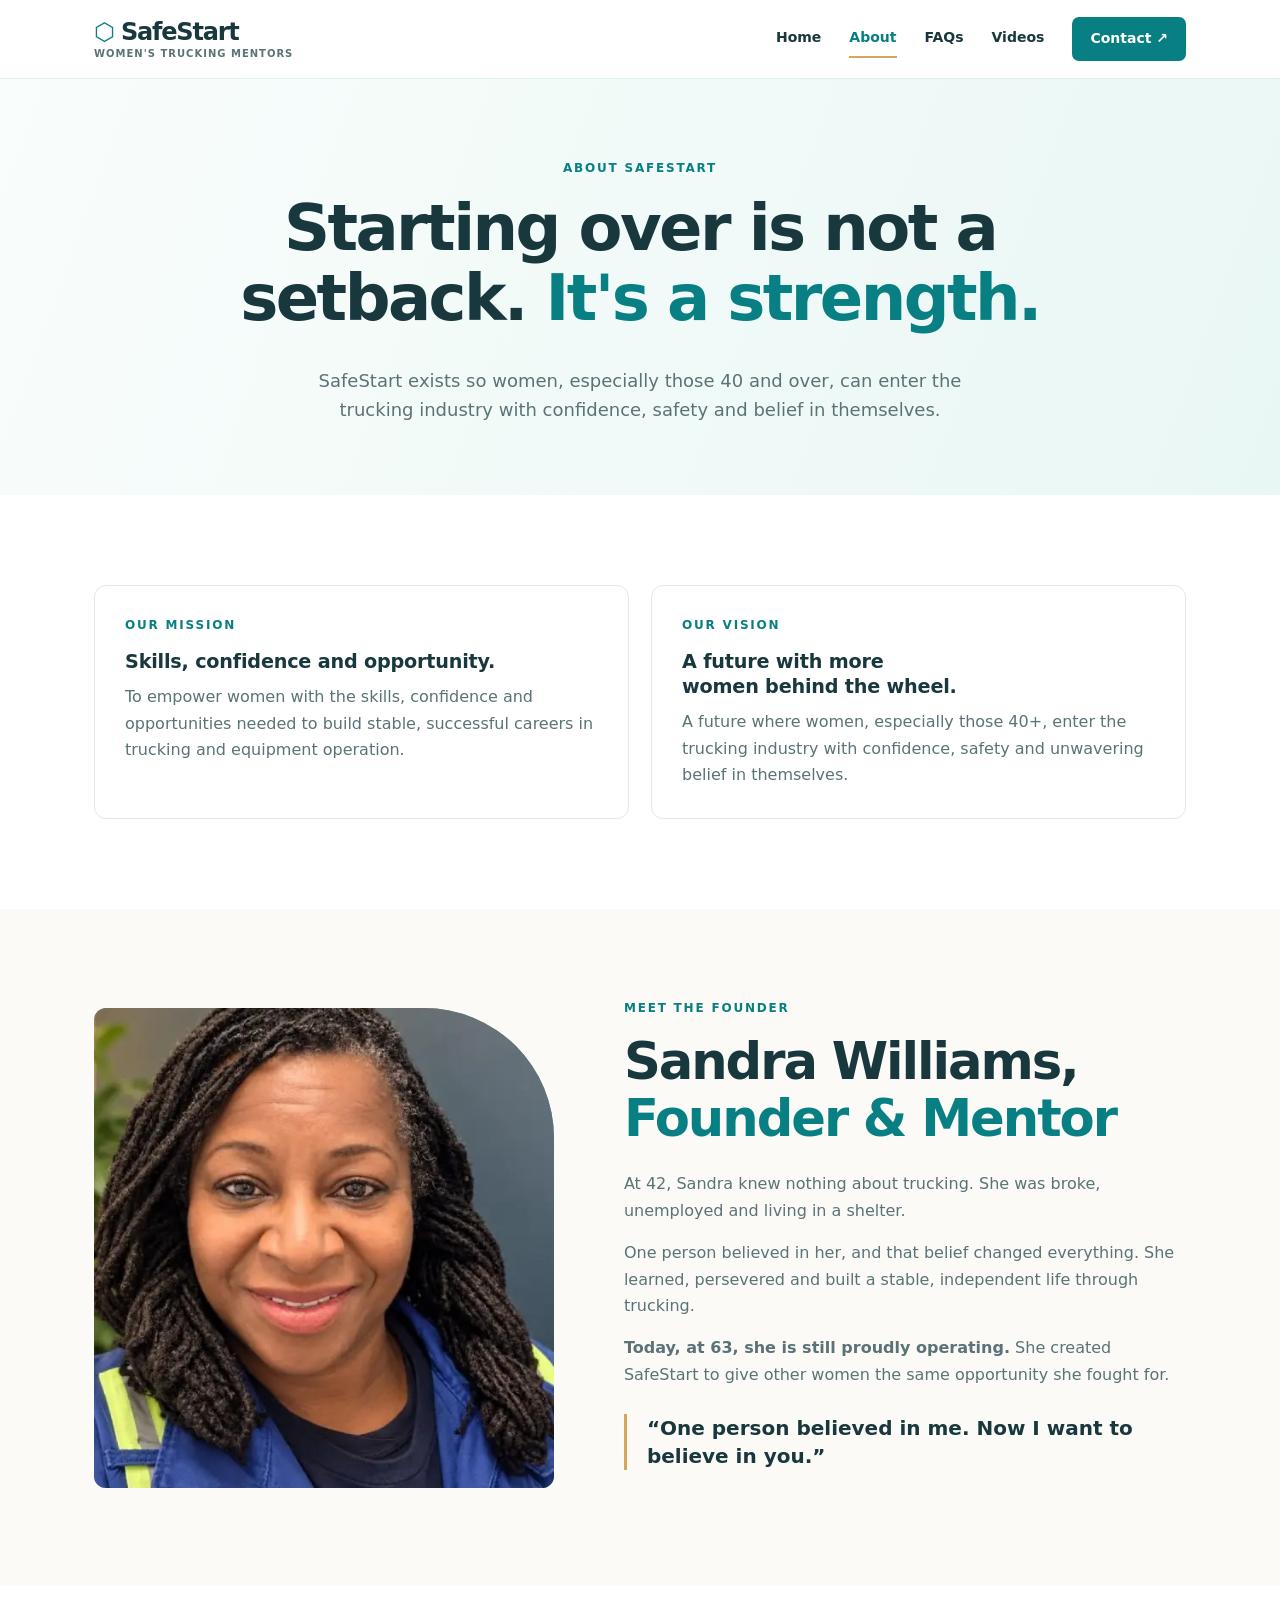
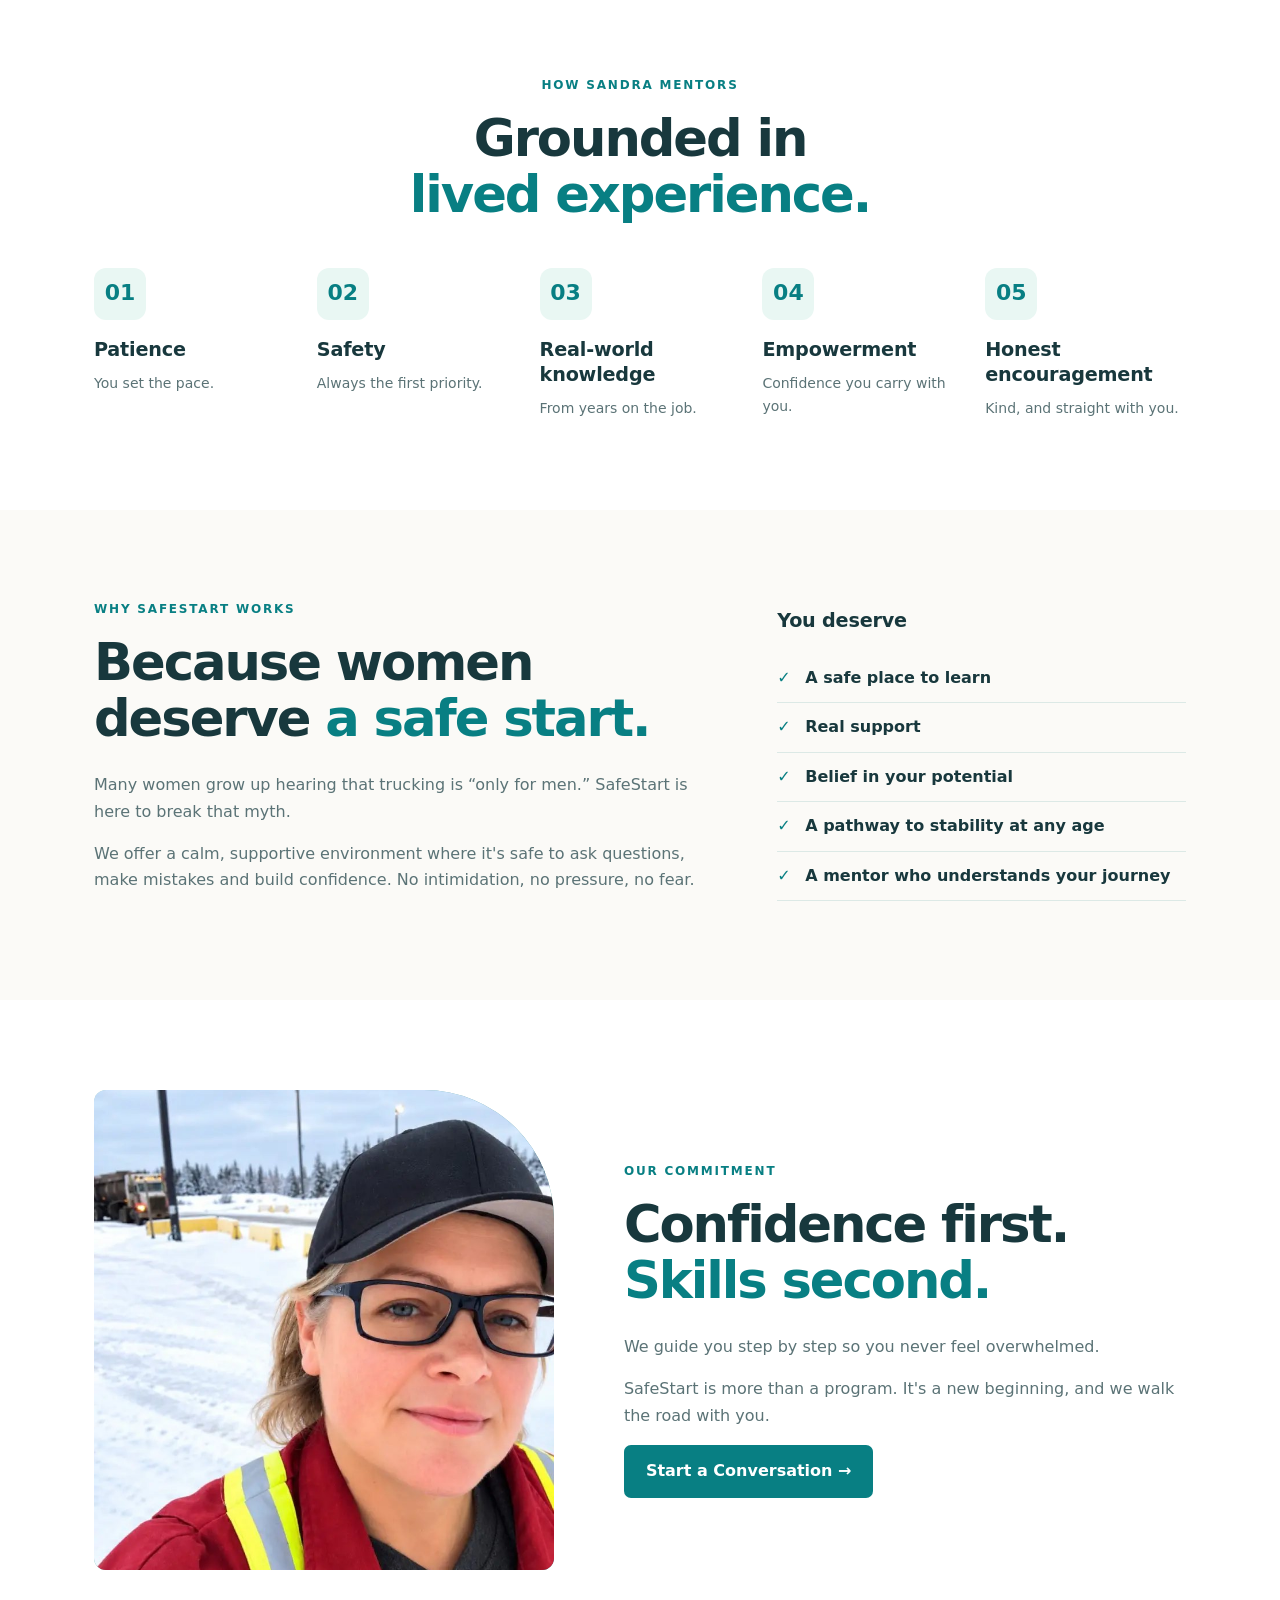
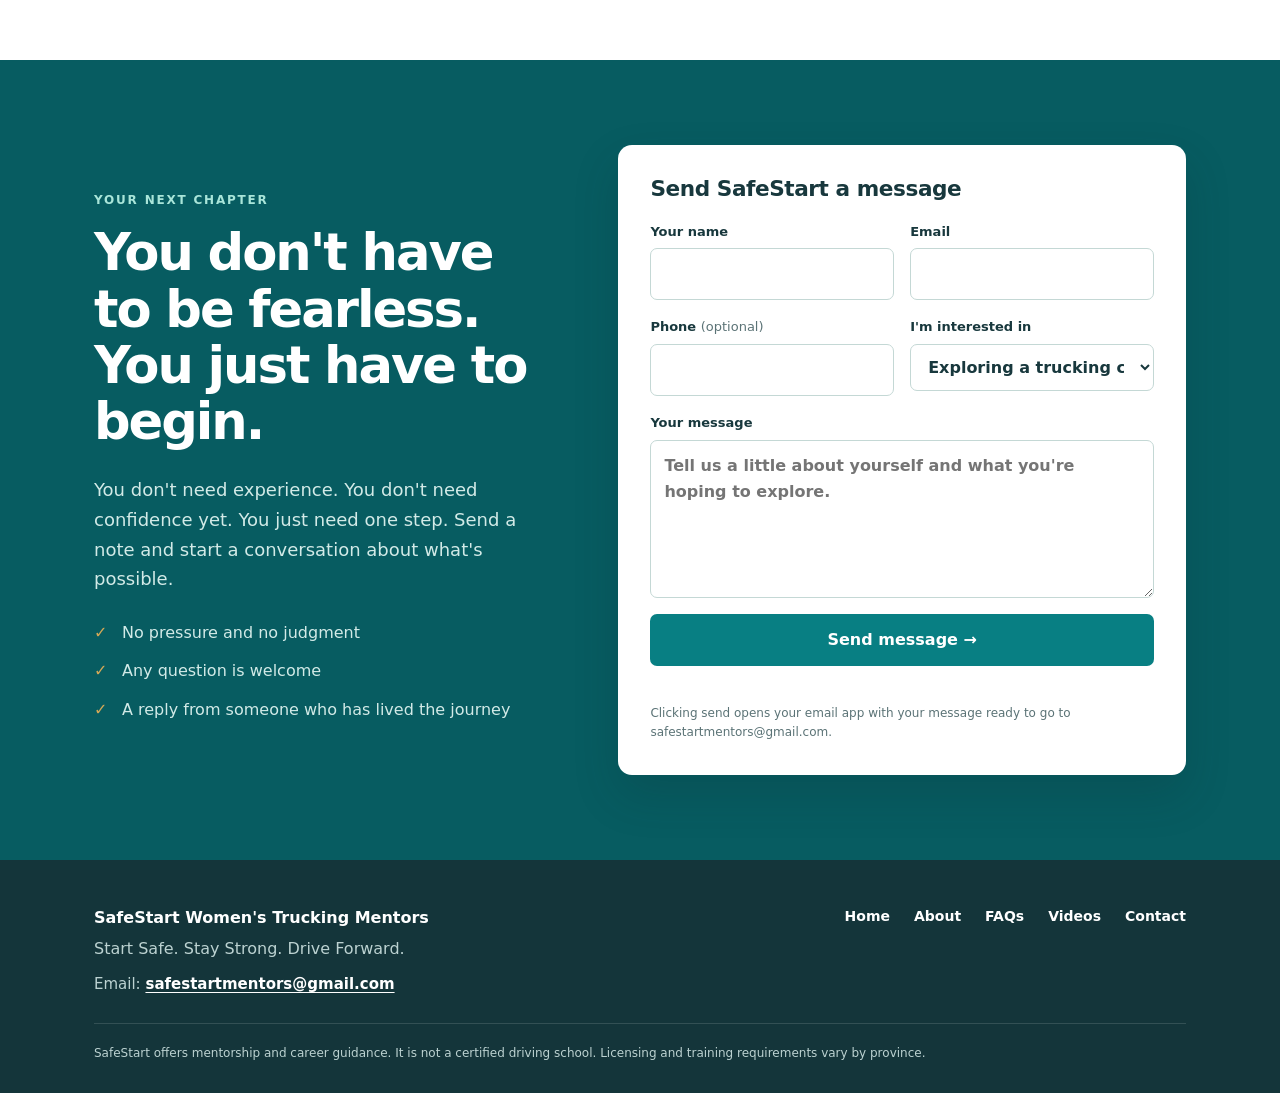
==== commit c524b153: "Restore contact form (opens visitor's email app to safestartmentors@gmail.com) and show email in foo" ====
--- a/about.html
+++ b/about.html
@@ -105,21 +105,37 @@
       <div class="contact-copy reveal">
         <span class="eyebrow light">Your next chapter</span>
         <h2>You don't have to be fearless.<br>You just have to begin.</h2>
-        <p>You don't need experience. You don't need confidence yet. You just need one step. Send an email and start a conversation about what's possible.</p>
+        <p>You don't need experience. You don't need confidence yet. You just need one step. Send a note and start a conversation about what's possible.</p>
         <ul class="ticks">
           <li>No pressure and no judgment</li>
           <li>Any question is welcome</li>
           <li>A reply from someone who has lived the journey</li>
         </ul>
       </div>
-      <div class="form email-card reveal">
-        <h2 class="form-title">Email SafeStart</h2>
-        <p>Tell us a little about yourself and what you're hoping to explore. Every email gets a personal reply.</p>
-        <a class="email-address" href="mailto:sandraw0064@gmail.com?subject=SafeStart%20enquiry">sandraw0064@gmail.com</a>
-        <a class="btn" href="mailto:sandraw0064@gmail.com?subject=SafeStart%20enquiry">Send an email →</a>
-        <button class="copy-btn" type="button" data-copy="sandraw0064@gmail.com">Copy email address</button>
+      <form class="form reveal" data-contact-form data-email="safestartmentors@gmail.com" novalidate>
+        <h2 class="form-title">Send SafeStart a message</h2>
+        <div class="row">
+          <label>Your name<input type="text" name="name" autocomplete="name" required></label>
+          <label>Email<input type="email" name="email" autocomplete="email" required></label>
+        </div>
+        <div class="row">
+          <label>Phone <span class="opt">(optional)</span><input type="tel" name="phone" autocomplete="tel"></label>
+          <label>I'm interested in
+            <select name="interest">
+              <option>Exploring a trucking career</option>
+              <option>Class 1 / AZ licensing questions</option>
+              <option>Heavy equipment operation</option>
+              <option>Mentorship and confidence</option>
+              <option>Something else</option>
+            </select>
+          </label>
+        </div>
+        <label>Your message<textarea name="message" rows="5" required placeholder="Tell us a little about yourself and what you're hoping to explore."></textarea></label>
+        <input type="hidden" name="page" value="About">
+        <button class="btn" type="submit">Send message →</button>
         <p class="form-status" role="status" aria-live="polite"></p>
-      </div>
+        <p class="form-note">Clicking send opens your email app with your message ready to go to <a href="mailto:safestartmentors@gmail.com">safestartmentors@gmail.com</a>.</p>
+      </form>
     </div>
   </section>
 </main>
@@ -128,6 +144,7 @@
     <div>
       <strong class="foot-brand">SafeStart Women's Trucking Mentors</strong>
       <p>Start Safe. Stay Strong. Drive Forward.</p>
+      <p class="foot-email">Email: <a href="mailto:safestartmentors@gmail.com">safestartmentors@gmail.com</a></p>
     </div>
     <nav class="foot-links" aria-label="Footer">
       <a href="index.html">Home</a><a href="about.html">About</a><a href="faqs.html">FAQs</a><a href="videos.html">Videos</a><a href="contact.html">Contact</a>
--- a/styles.css
+++ b/styles.css
@@ -212,3 +212,7 @@
 .email-card .btn{display:block;width:100%;text-align:center}
 .copy-btn{margin-top:12px;background:none;border:0;color:var(--t);font:inherit;font-size:14px;font-weight:700;text-decoration:underline;cursor:pointer;padding:6px}
 .contact-plain .email-card{max-width:520px}
+.foot-email{margin-top:10px!important;font-size:15px}
+.foot-email a{color:#fff;font-weight:700;text-decoration:underline;text-underline-offset:3px}
+.foot-email a:hover{color:#a9e5d9}
+aside .email-address{text-align:center}
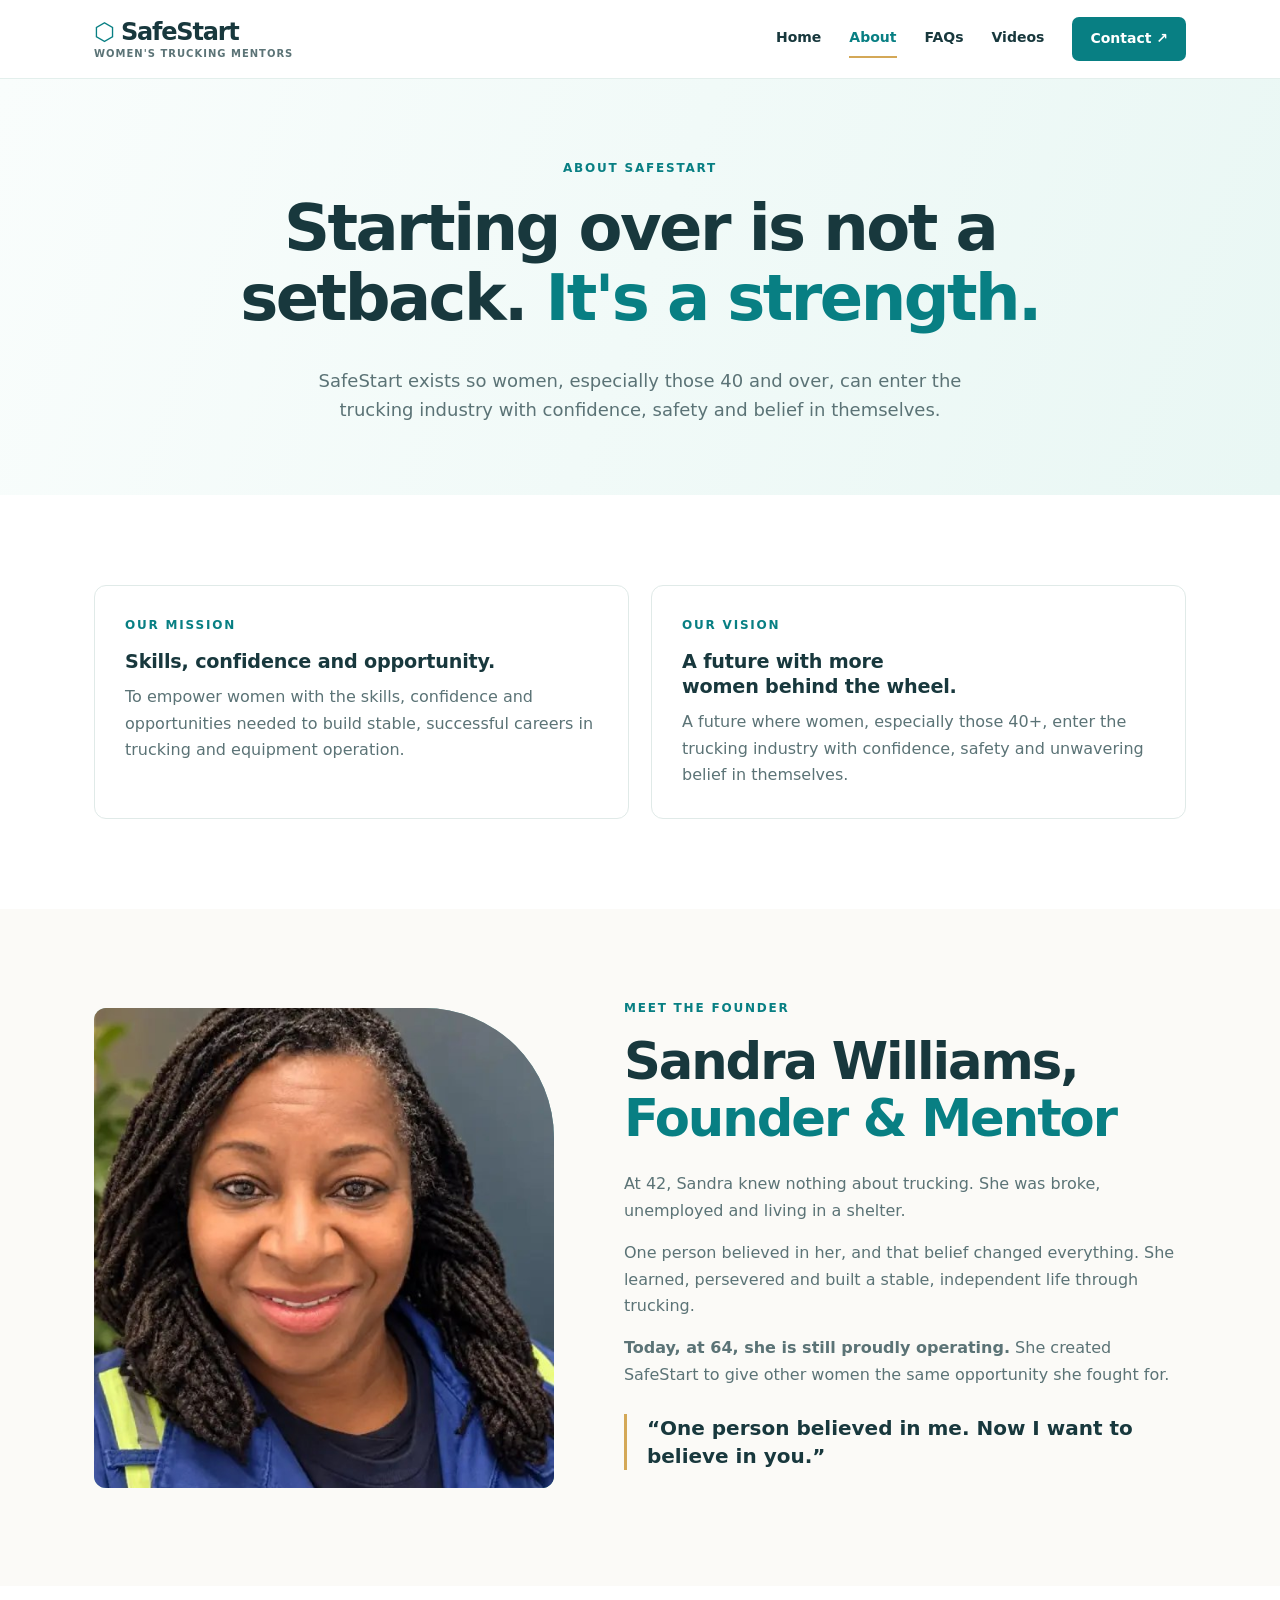
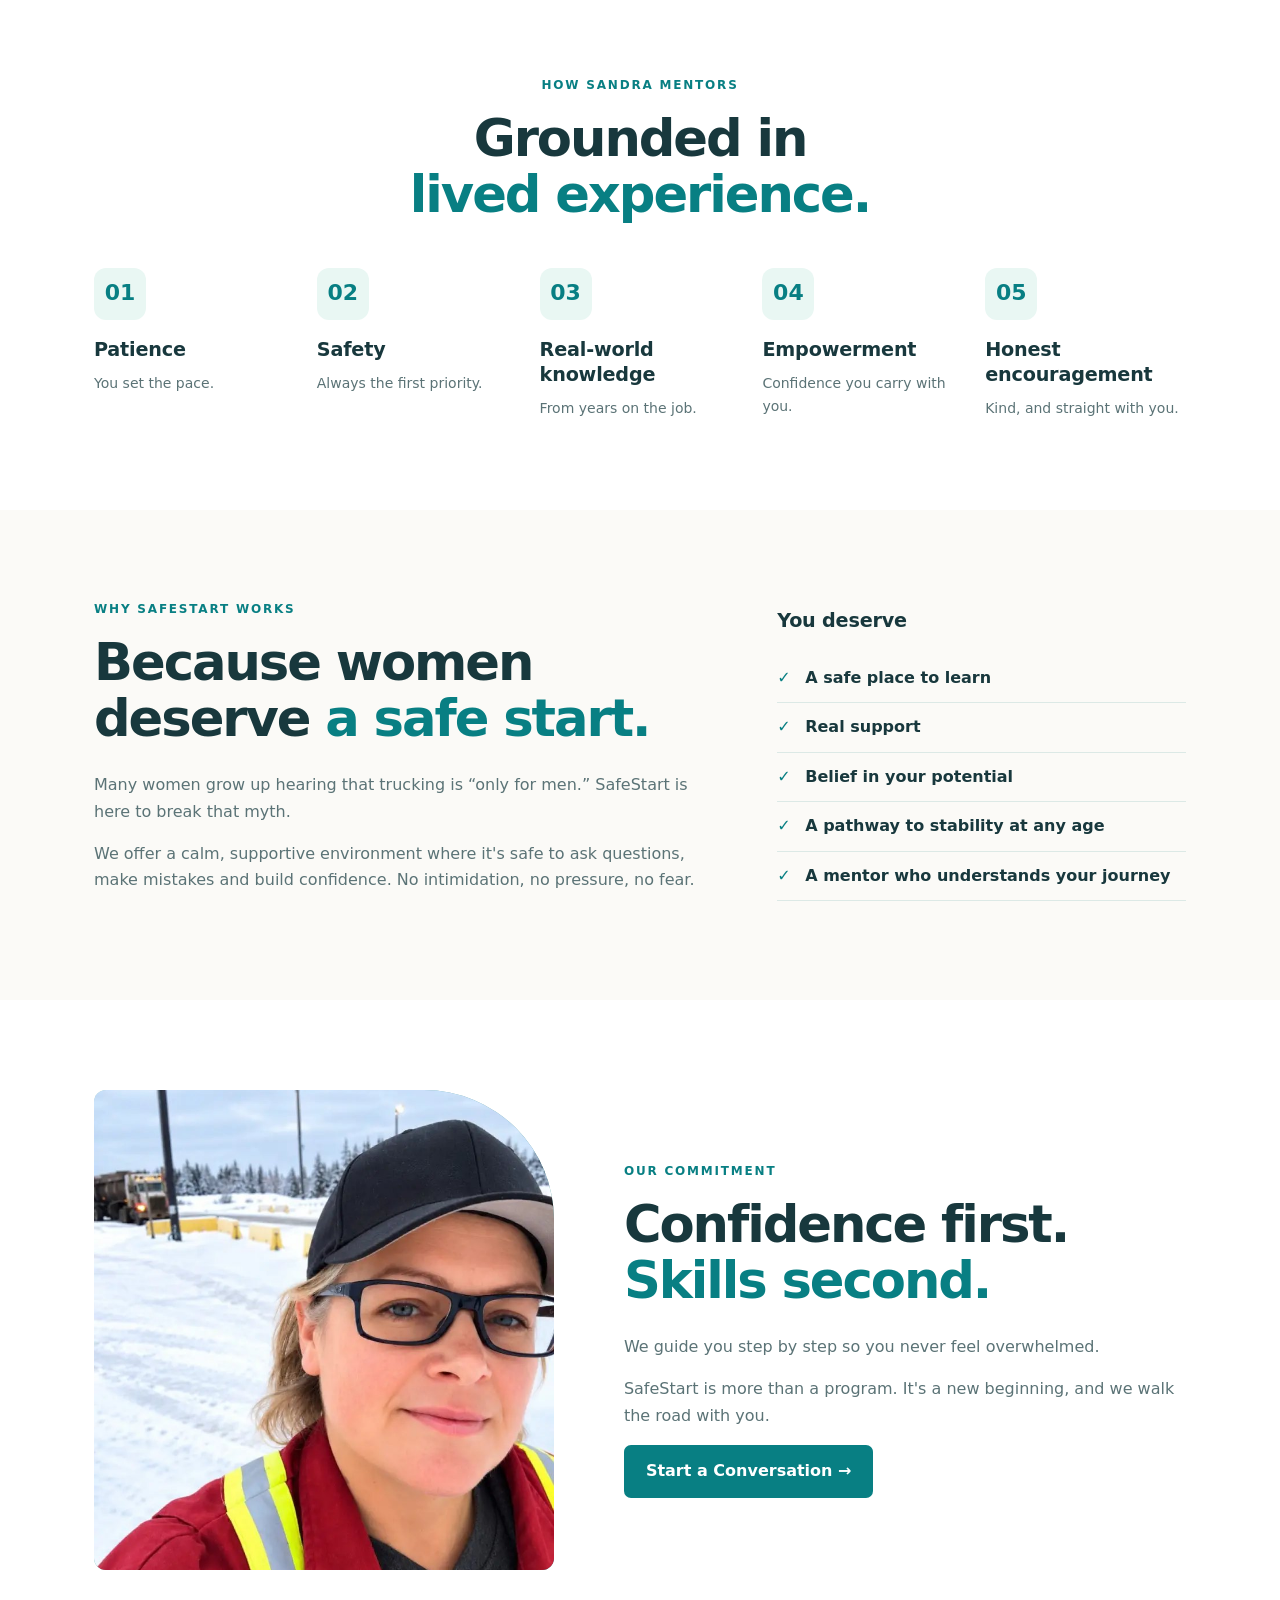
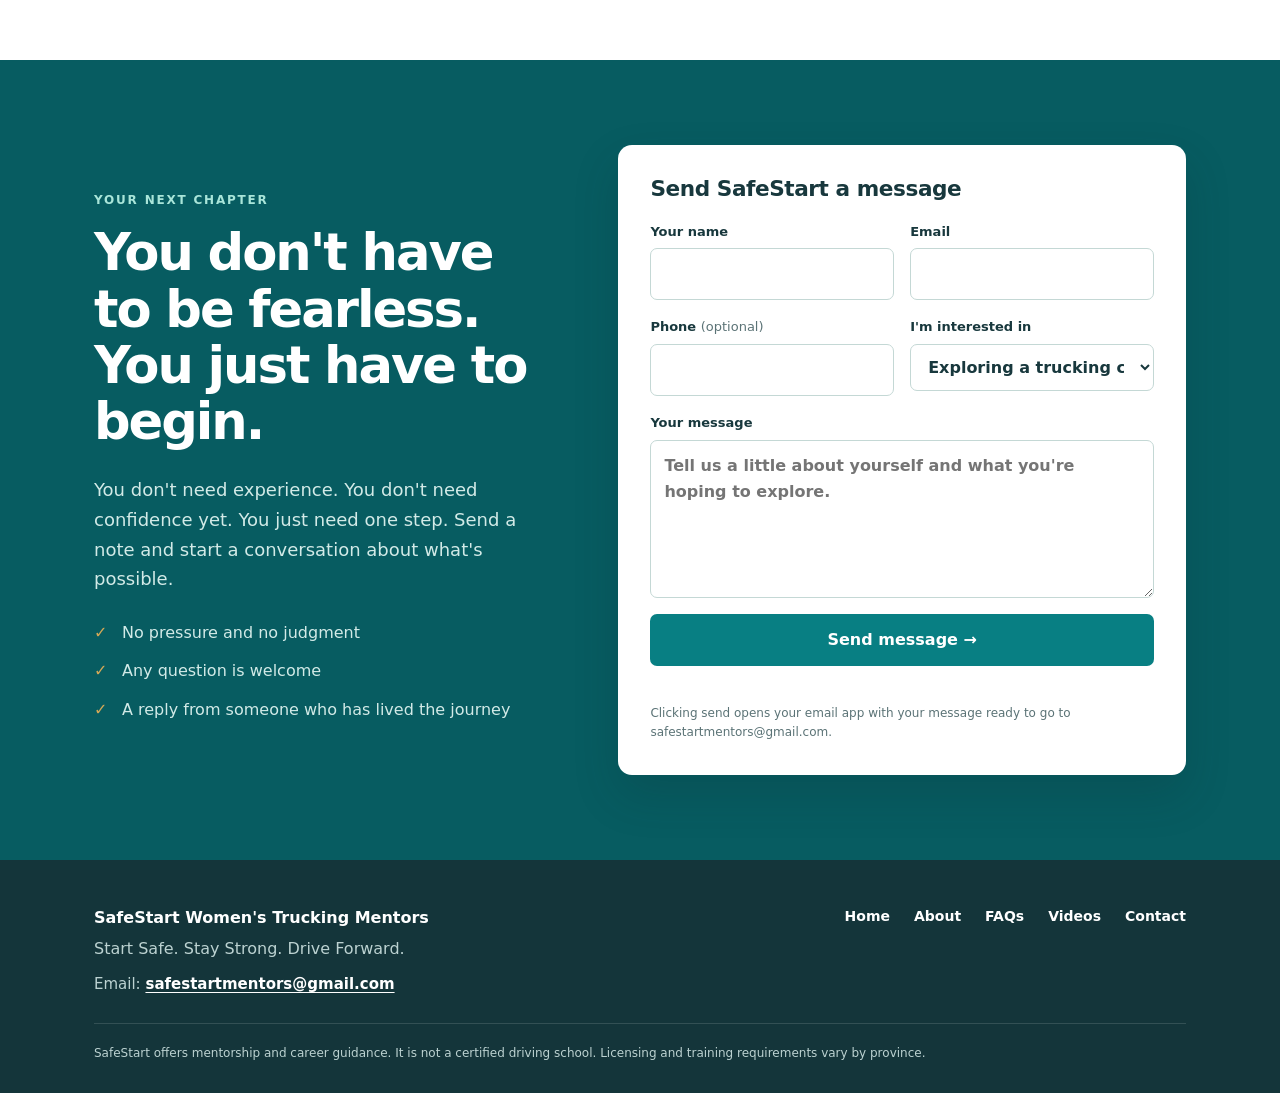
==== commit 2f2697e6: "Update Sandra's age to 64 and add $100K a year to testimonial caption Co-Authored-By: Claude Opus 5." ====
--- a/about.html
+++ b/about.html
@@ -54,7 +54,7 @@
       <h2>Sandra Williams, <span class="accent">Founder &amp; Mentor</span></h2>
       <p>At 42, Sandra knew nothing about trucking. She was broke, unemployed and living in a shelter.</p>
       <p>One person believed in her, and that belief changed everything. She learned, persevered and built a stable, independent life through trucking.</p>
-      <p><strong>Today, at 63, she is still proudly operating.</strong> She created SafeStart to give other women the same opportunity she fought for.</p>
+      <p><strong>Today, at 64, she is still proudly operating.</strong> She created SafeStart to give other women the same opportunity she fought for.</p>
       <blockquote>“One person believed in me. Now I want to believe in you.”</blockquote>
     </div>
   </div></section>
--- a/styles.css
+++ b/styles.css
@@ -216,3 +216,19 @@
 .foot-email a{color:#fff;font-weight:700;text-decoration:underline;text-underline-offset:3px}
 .foot-email a:hover{color:#a9e5d9}
 aside .email-address{text-align:center}
+
+/* Success stories */
+.testimonials{background:linear-gradient(180deg,#fff,#f3faf8)}
+.testimonial-grid{display:grid;grid-template-columns:repeat(2,1fr);gap:26px}
+.testimonial{margin:0;background:#fff;border:1px solid #e0eae8;border-radius:16px;padding:22px;box-shadow:0 15px 30px #174d4d12;display:flex;flex-direction:column;gap:20px}
+.testimonial .shot{display:block;border-radius:12px;overflow:hidden;background:#efe7dd;border:1px solid #e6ddd2}
+.testimonial .shot img{display:block;width:100%;height:auto;max-height:520px;object-fit:cover;object-position:top}
+.testimonial blockquote{margin:0;border-left:3px solid var(--gold);padding-left:18px;font-size:19px;line-height:1.45;font-weight:700;color:var(--d)}
+.testimonial figcaption{margin-top:12px;padding-left:21px;font-size:14px;font-weight:600;color:var(--m)}
+.testimonial-grid.single{grid-template-columns:1fr;max-width:960px;margin:auto}
+.testimonial-grid.single .testimonial{display:grid;grid-template-columns:.9fr 1.1fr;align-items:center;gap:40px;padding:28px}
+.testimonial-grid.single blockquote{font-size:24px}
+@media(max-width:780px){
+  .testimonial-grid,.testimonial-grid.single .testimonial{grid-template-columns:1fr;gap:20px}
+  .testimonial-grid.single blockquote{font-size:20px}
+}
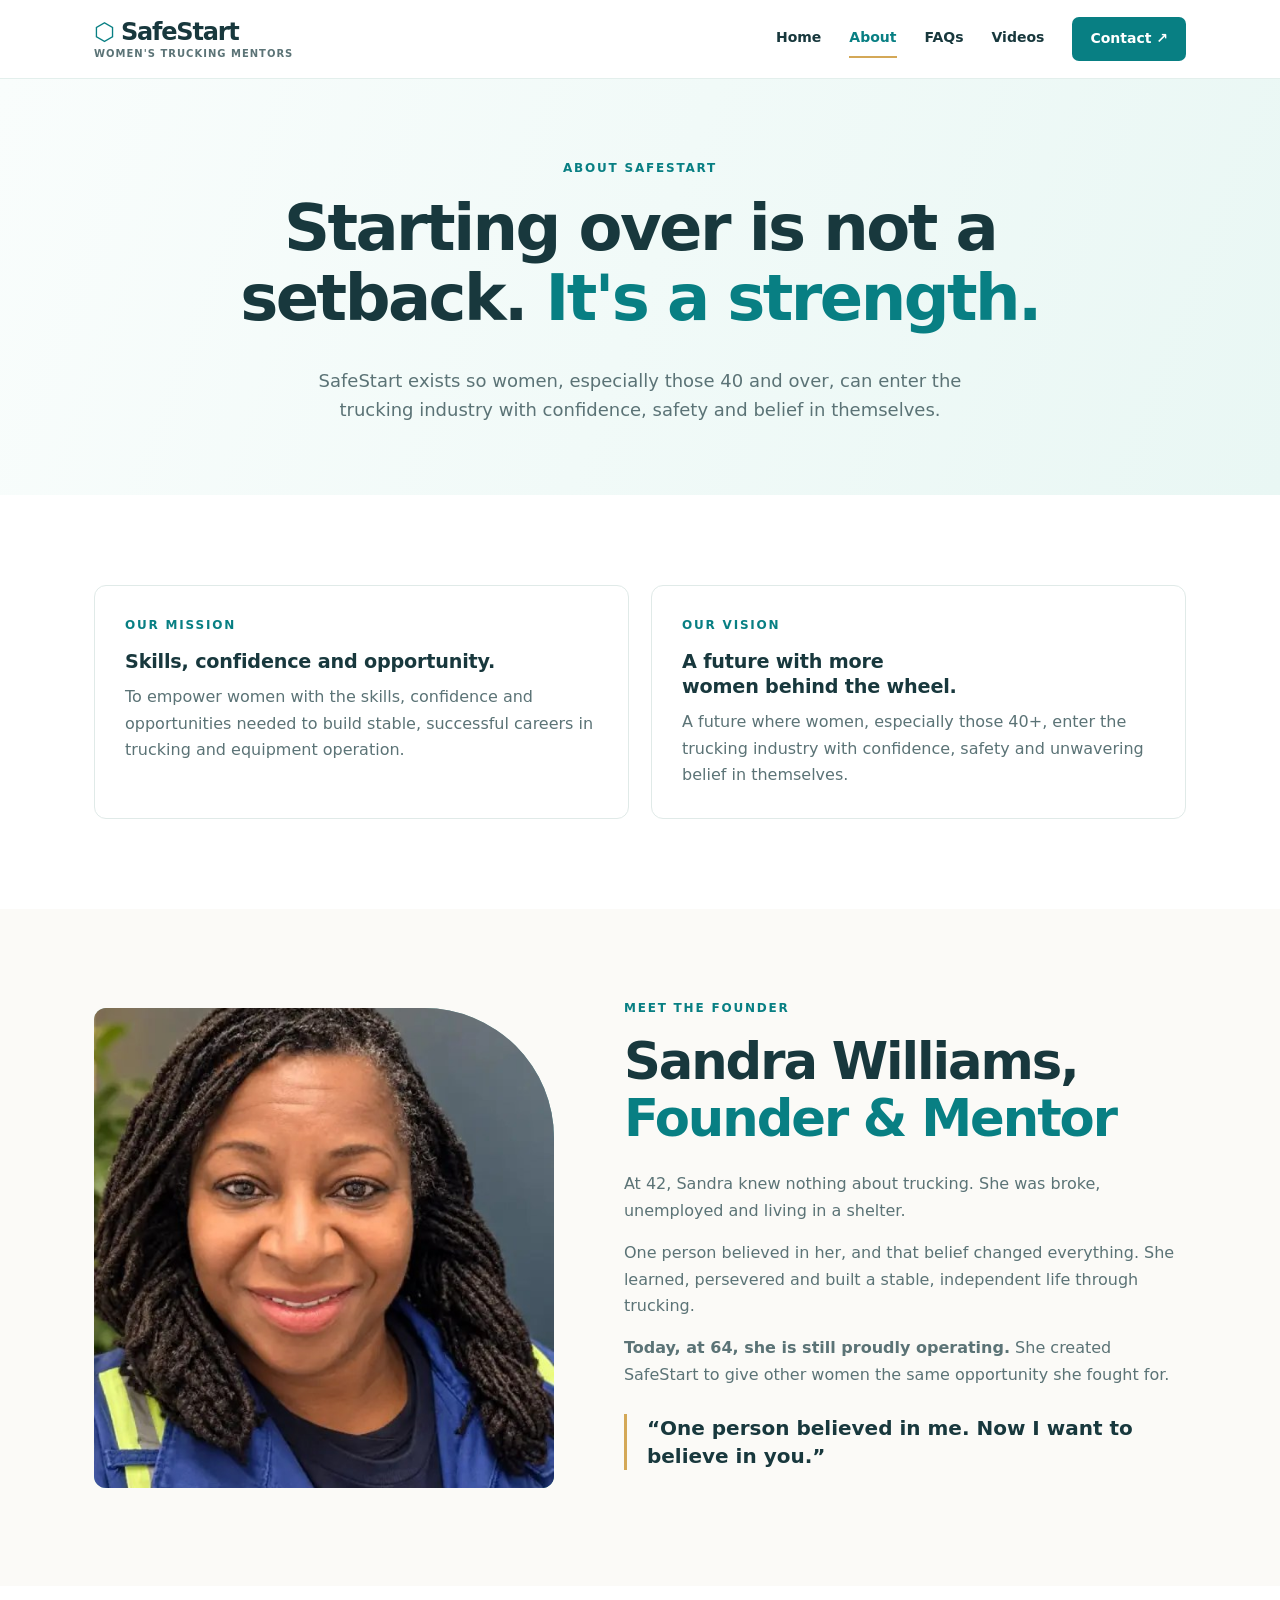
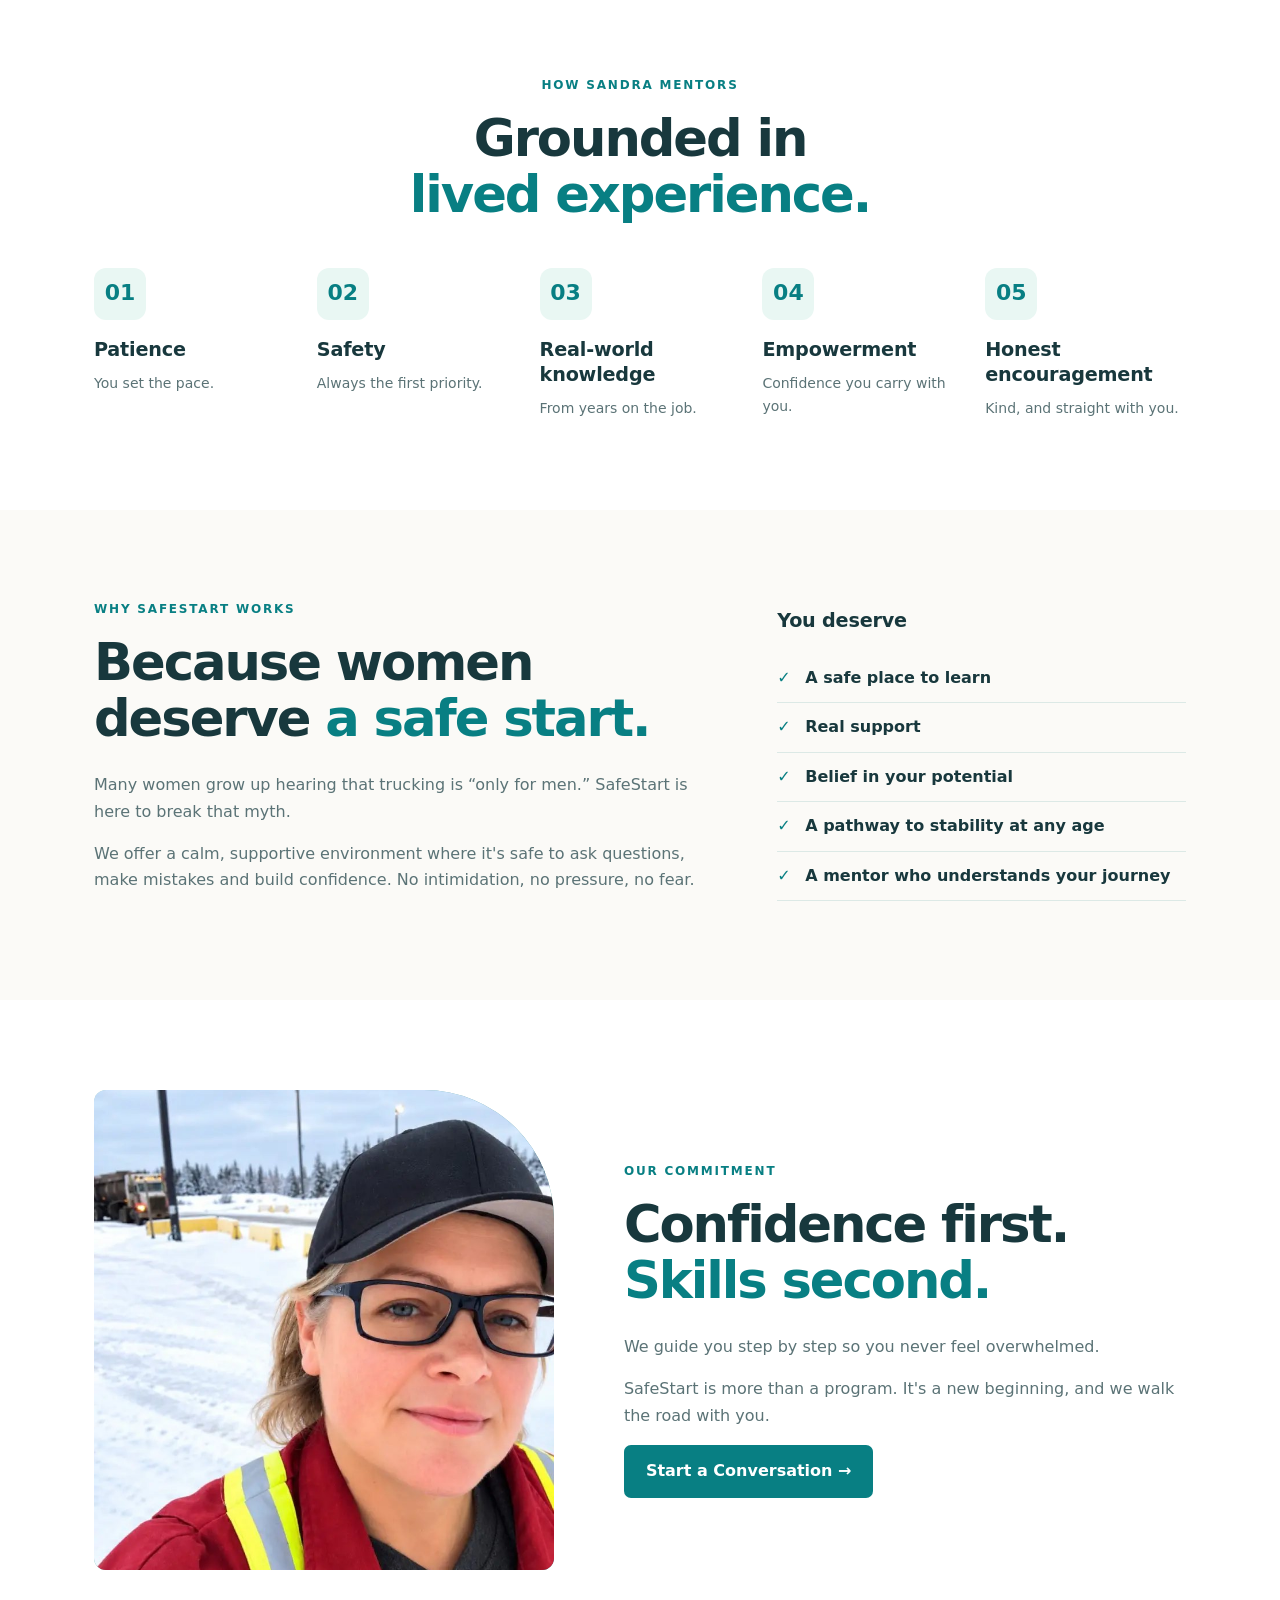
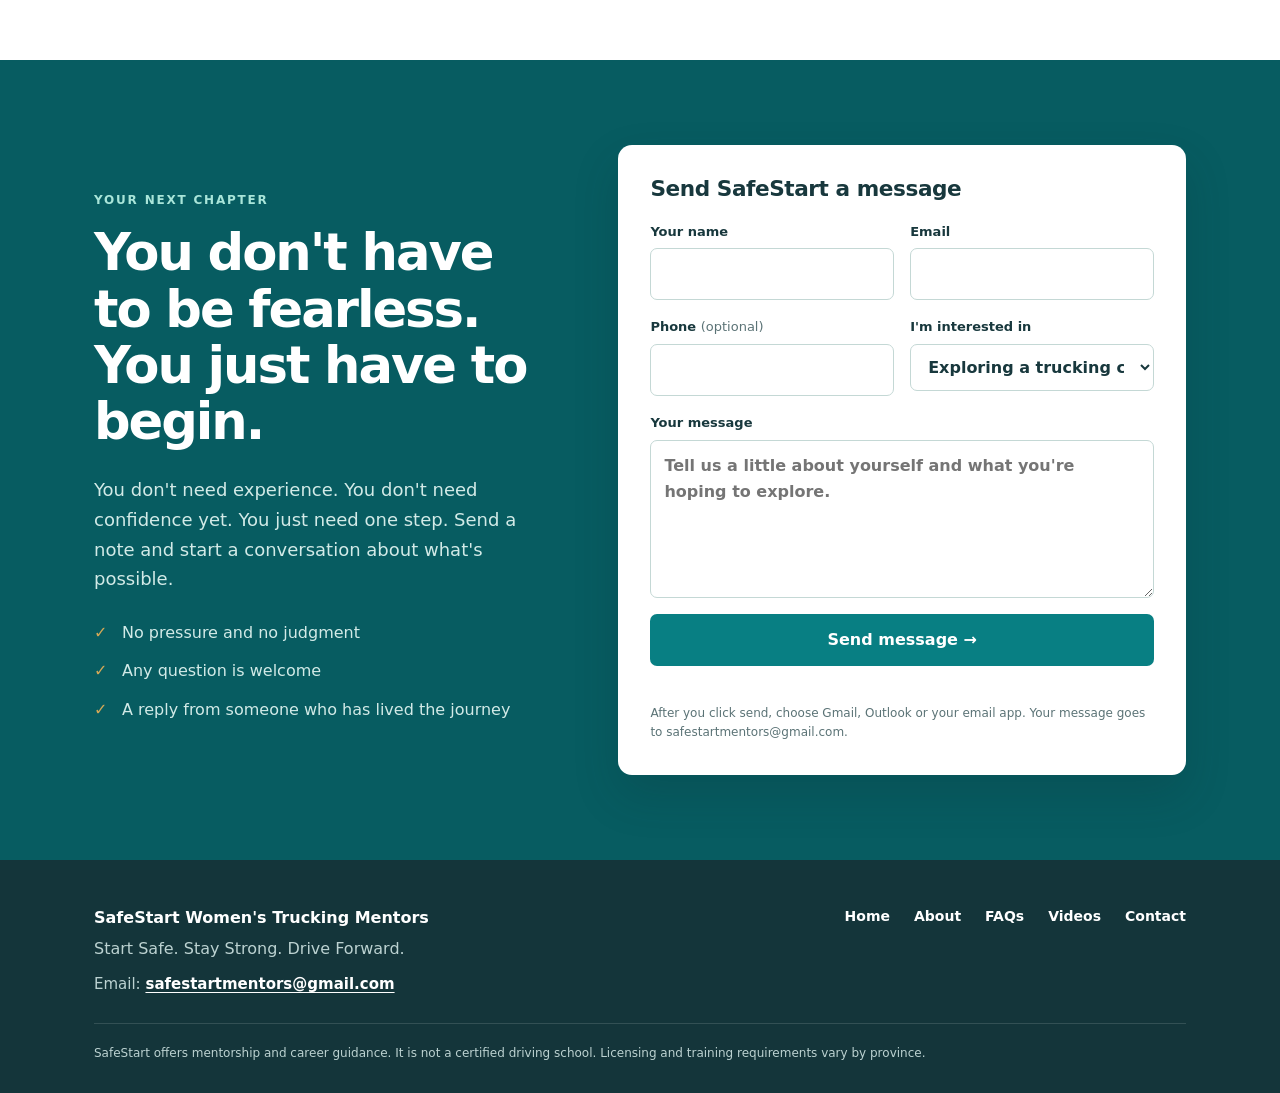
==== commit 5daa3ced: "Contact form: offer Send with Gmail, Outlook, email app or copy after submitting Visitors without a " ====
--- a/about.html
+++ b/about.html
@@ -11,15 +11,15 @@
 <meta property="og:title" content="About SafeStart | Women's Trucking Mentors">
 <meta property="og:description" content="The mission, vision and founder story behind SafeStart Women's Trucking Mentors.">
 <meta property="og:url" content="https://safestartmentors.com/about.html">
-<meta property="og:image" content="https://safestartmentors.com/images/og-image.jpg">
+<meta property="og:image" content="https://safestartmentors.com/images/og-image.jpg?v=2">
 <meta property="og:image:width" content="1200">
 <meta property="og:image:height" content="630">
-<meta property="og:image:alt" content="Sandra Williams, founder of SafeStart Women's Trucking Mentors, beside the words Take the wheel. Take back your life.">
+<meta property="og:image:alt" content="Five smiling women of different ages with the words SafeStart Women's Trucking Mentors: Take the wheel. Take back your life.">
 <meta property="og:locale" content="en_CA">
 <meta name="twitter:card" content="summary_large_image">
 <meta name="twitter:title" content="About SafeStart | Women's Trucking Mentors">
 <meta name="twitter:description" content="The mission, vision and founder story behind SafeStart Women's Trucking Mentors.">
-<meta name="twitter:image" content="https://safestartmentors.com/images/og-image.jpg">
+<meta name="twitter:image" content="https://safestartmentors.com/images/og-image.jpg?v=2">
 <link rel="stylesheet" href="styles.css">
 </head>
 <body>
@@ -134,7 +134,7 @@
         <input type="hidden" name="page" value="About">
         <button class="btn" type="submit">Send message →</button>
         <p class="form-status" role="status" aria-live="polite"></p>
-        <p class="form-note">Clicking send opens your email app with your message ready to go to <a href="mailto:safestartmentors@gmail.com">safestartmentors@gmail.com</a>.</p>
+        <p class="form-note">After you click send, choose Gmail, Outlook or your email app. Your message goes to <a href="mailto:safestartmentors@gmail.com">safestartmentors@gmail.com</a>.</p>
       </form>
     </div>
   </section>
--- a/styles.css
+++ b/styles.css
@@ -232,3 +232,11 @@
   .testimonial-grid,.testimonial-grid.single .testimonial{grid-template-columns:1fr;gap:20px}
   .testimonial-grid.single blockquote{font-size:20px}
 }
+.form-status .send-options{display:grid;grid-template-columns:1fr 1fr;gap:10px;margin:12px 0 8px}
+.form-status .send-options .btn{width:100%;text-align:center;padding:12px 14px;font-size:15px}
+.form-status .send-options [data-opt="app"]{grid-column:1/-1}
+.form-status .send-options .copy-btn{grid-column:1/-1;margin:0}
+.form-status .send-help{display:block;font-weight:500;color:var(--m);font-size:13px}
+.form-status .send-help a{text-decoration:underline}
+@media(max-width:780px){.form-status .send-options{grid-template-columns:1fr}}
+.form-status .send-options a.btn{text-decoration:none}
